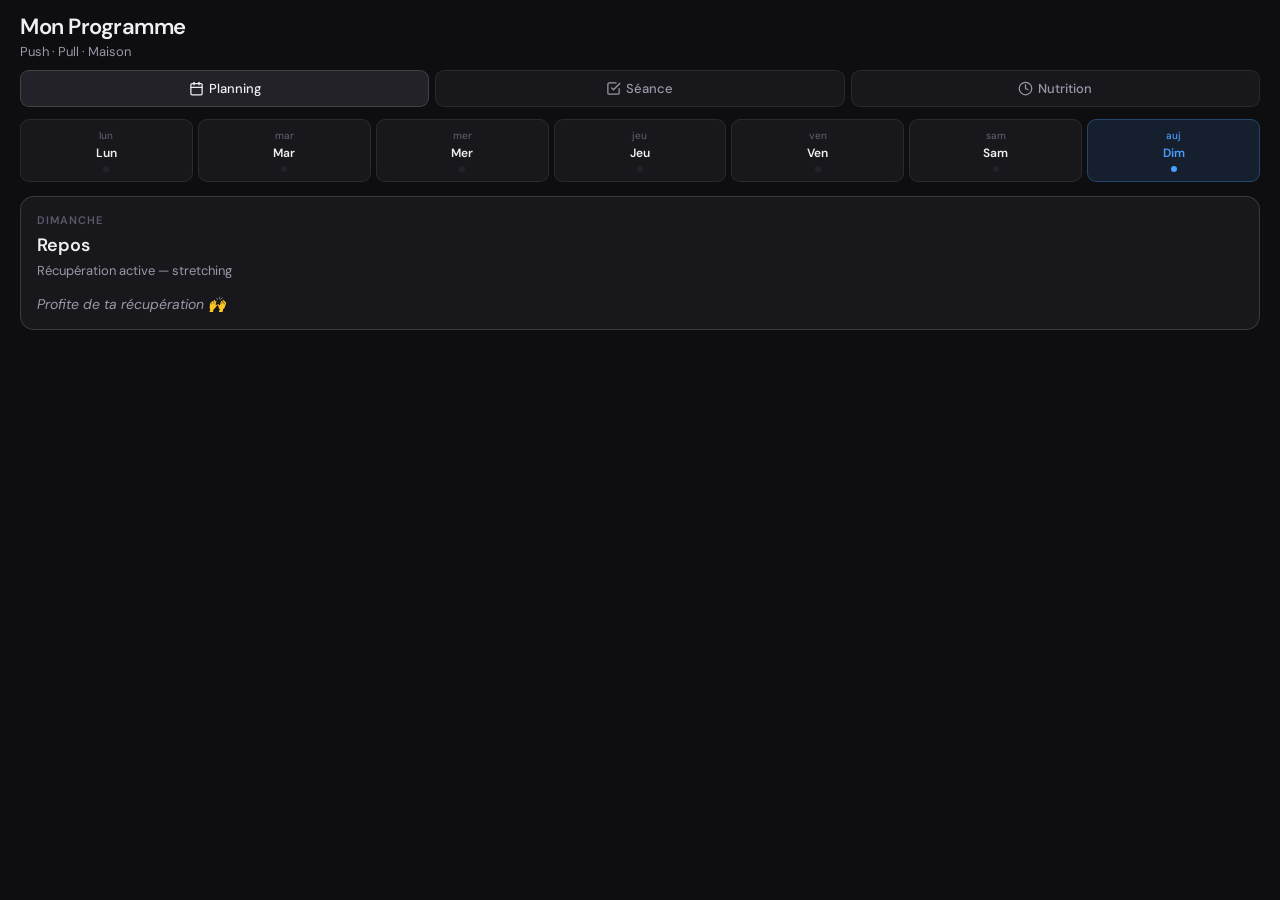
==== index.html @ b0c03ba6 "Add files via upload" ====
<!DOCTYPE html>
<html lang="fr">
<head>
<meta charset="UTF-8">
<meta name="viewport" content="width=device-width, initial-scale=1, viewport-fit=cover">
<meta name="apple-mobile-web-app-capable" content="yes">
<meta name="apple-mobile-web-app-status-bar-style" content="black-translucent">
<meta name="apple-mobile-web-app-title" content="Mon Programme">
<title>Mon Programme</title>
<link rel="preconnect" href="https://fonts.googleapis.com">
<link href="https://fonts.googleapis.com/css2?family=DM+Sans:wght@400;500;600&family=DM+Mono:wght@400;500&display=swap" rel="stylesheet">
<style>
:root {
  --bg: #0e0e10;
  --bg2: #18181c;
  --bg3: #222228;
  --border: rgba(255,255,255,0.08);
  --border2: rgba(255,255,255,0.14);
  --text: #f0f0f2;
  --text2: #9898a8;
  --text3: #5a5a6a;
  --push: #4a9eff;
  --push-bg: rgba(74,158,255,0.12);
  --push-border: rgba(74,158,255,0.3);
  --pull: #34d69e;
  --pull-bg: rgba(52,214,158,0.12);
  --pull-border: rgba(52,214,158,0.3);
  --maison: #f5a623;
  --maison-bg: rgba(245,166,35,0.12);
  --maison-border: rgba(245,166,35,0.3);
  --radius: 14px;
  --radius-sm: 9px;
  --safe-top: env(safe-area-inset-top, 44px);
  --safe-bot: env(safe-area-inset-bottom, 20px);
}
* { box-sizing: border-box; margin: 0; padding: 0; -webkit-tap-highlight-color: transparent; }
html, body { height: 100%; background: var(--bg); color: var(--text); font-family: 'DM Sans', sans-serif; overflow: hidden; }

.app { display: flex; flex-direction: column; height: 100%; height: 100dvh; }

/* STATUS BAR SPACER */
.status-bar { height: var(--safe-top); background: var(--bg); flex-shrink: 0; }

/* HEADER */
.header { padding: 12px 20px 10px; flex-shrink: 0; }
.header-title { font-size: 22px; font-weight: 600; letter-spacing: -0.5px; }
.header-sub { font-size: 13px; color: var(--text2); margin-top: 2px; }

/* NAV TABS */
.nav { display: flex; gap: 6px; padding: 0 20px 12px; flex-shrink: 0; }
.nav-btn {
  flex: 1; padding: 9px 0; border-radius: var(--radius-sm);
  border: 0.5px solid var(--border); background: var(--bg2);
  color: var(--text2); font-size: 13px; font-weight: 500;
  font-family: 'DM Sans', sans-serif; cursor: pointer; transition: all .2s;
  display: flex; align-items: center; justify-content: center; gap: 5px;
}
.nav-btn svg { width: 15px; height: 15px; stroke: currentColor; fill: none; stroke-width: 2; stroke-linecap: round; stroke-linejoin: round; }
.nav-btn.active-planning { background: var(--bg3); color: var(--text); border-color: var(--border2); }
.nav-btn.active-tracker { background: var(--bg3); color: var(--text); border-color: var(--border2); }
.nav-btn.active-nutrition { background: var(--bg3); color: var(--text); border-color: var(--border2); }

/* PAGES */
.pages { flex: 1; overflow: hidden; position: relative; }
.page { position: absolute; inset: 0; overflow-y: auto; -webkit-overflow-scrolling: touch; padding: 0 20px; display: none; padding-bottom: calc(20px + var(--safe-bot)); }
.page.active { display: block; }

/* WEEK GRID */
.week-grid { display: grid; grid-template-columns: repeat(7, 1fr); gap: 5px; margin-bottom: 14px; }
.day-card {
  border-radius: var(--radius-sm); border: 0.5px solid var(--border);
  background: var(--bg2); padding: 9px 4px; text-align: center; cursor: pointer;
  transition: all .15s; user-select: none;
}
.day-card:active { transform: scale(0.94); }
.day-lbl { font-size: 10px; color: var(--text3); margin-bottom: 3px; font-weight: 500; }
.day-name { font-size: 12px; font-weight: 600; color: var(--text); margin-bottom: 5px; }
.day-dot { width: 6px; height: 6px; border-radius: 50%; margin: 0 auto; background: var(--bg3); }
.day-card.today .day-lbl { color: var(--push); }
.day-card.today .day-name { color: var(--push); }
.day-card.today { border-color: var(--push-border); background: var(--push-bg); }
.day-card.today .day-dot { background: var(--push); }
.day-card.sel-Push { border-color: var(--push-border); background: var(--push-bg); }
.day-card.sel-Push .day-dot { background: var(--push); }
.day-card.sel-Pull { border-color: var(--pull-border); background: var(--pull-bg); }
.day-card.sel-Pull .day-dot { background: var(--pull); }
.day-card.sel-Maison { border-color: var(--maison-border); background: var(--maison-bg); }
.day-card.sel-Maison .day-dot { background: var(--maison); }

.day-detail { background: var(--bg2); border: 0.5px solid var(--border2); border-radius: var(--radius); padding: 16px; }
.dd-label { font-size: 11px; font-weight: 600; letter-spacing: .8px; text-transform: uppercase; color: var(--text3); margin-bottom: 6px; }
.dd-title { font-size: 18px; font-weight: 600; margin-bottom: 4px; }
.dd-sub { font-size: 13px; color: var(--text2); margin-bottom: 14px; line-height: 1.5; }
.start-btn {
  width: 100%; padding: 13px; border-radius: var(--radius-sm); border: none;
  font-size: 15px; font-weight: 600; font-family: 'DM Sans', sans-serif;
  cursor: pointer; transition: transform .15s, opacity .15s; letter-spacing: -0.2px;
}
.start-btn:active { transform: scale(0.97); opacity: .9; }
.btn-Push { background: var(--push); color: #000; }
.btn-Pull { background: var(--pull); color: #000; }
.btn-Maison { background: var(--maison); color: #000; }
.repos-msg { font-size: 14px; color: var(--text2); font-style: italic; }

/* SESSION TABS */
.session-tabs { display: flex; gap: 6px; margin-bottom: 14px; }
.stab {
  flex: 1; padding: 10px 0; border-radius: var(--radius-sm);
  border: 0.5px solid var(--border); background: var(--bg2);
  color: var(--text2); font-size: 13px; font-weight: 500;
  font-family: 'DM Sans', sans-serif; cursor: pointer; transition: all .15s;
}
.stab:active { transform: scale(0.96); }
.stab.act-Push { background: var(--push-bg); color: var(--push); border-color: var(--push-border); }
.stab.act-Pull { background: var(--pull-bg); color: var(--pull); border-color: var(--pull-border); }
.stab.act-Maison { background: var(--maison-bg); color: var(--maison); border-color: var(--maison-border); }

/* STATS */
.stats-row { display: flex; gap: 8px; margin-bottom: 14px; }
.stat { flex: 1; background: var(--bg2); border-radius: var(--radius-sm); padding: 10px; text-align: center; border: 0.5px solid var(--border); }
.stat-val { font-size: 22px; font-weight: 600; font-family: 'DM Mono', monospace; }
.stat-lbl { font-size: 10px; color: var(--text2); margin-top: 2px; text-transform: uppercase; letter-spacing: .5px; }

/* PROGRESS */
.prog-wrap { background: var(--bg3); border-radius: 100px; height: 4px; margin-bottom: 5px; overflow: hidden; }
.prog-bar { height: 100%; border-radius: 100px; transition: width .4s ease; }
.pb-Push { background: var(--push); }
.pb-Pull { background: var(--pull); }
.pb-Maison { background: var(--maison); }
.prog-lbl { font-size: 12px; color: var(--text2); margin-bottom: 14px; font-family: 'DM Mono', monospace; }

/* EXERCISE CARD */
.ex-card {
  background: var(--bg2); border: 0.5px solid var(--border);
  border-radius: var(--radius); padding: 14px; margin-bottom: 8px;
  transition: opacity .2s;
}
.ex-card.done { opacity: .45; }
.ex-head { display: flex; align-items: flex-start; gap: 10px; margin-bottom: 10px; }
.chk {
  width: 28px; height: 28px; border-radius: 50%; flex-shrink: 0;
  border: 1.5px solid rgba(255,255,255,0.2); background: transparent;
  cursor: pointer; display: flex; align-items: center; justify-content: center;
  transition: all .15s; margin-top: 1px;
}
.chk:active { transform: scale(0.88); }
.chk svg { width: 14px; height: 14px; stroke: currentColor; fill: none; stroke-width: 2.5; stroke-linecap: round; stroke-linejoin: round; opacity: 0; }
.chk.ck-Push { background: var(--push); border-color: var(--push); }
.chk.ck-Push svg { opacity: 1; stroke: #000; }
.chk.ck-Pull { background: var(--pull); border-color: var(--pull); }
.chk.ck-Pull svg { opacity: 1; stroke: #000; }
.chk.ck-Maison { background: var(--maison); border-color: var(--maison); }
.chk.ck-Maison svg { opacity: 1; stroke: #000; }
.ex-info { flex: 1; }
.ex-name { font-size: 15px; font-weight: 500; line-height: 1.3; color: var(--text); }
.ex-name.done { text-decoration: line-through; color: var(--text3); }
.ex-meta { font-size: 12px; color: var(--text2); margin-top: 3px; font-family: 'DM Mono', monospace; }
.cat-badge { display: inline-block; font-size: 10px; padding: 2px 7px; border-radius: 100px; margin-bottom: 4px; font-weight: 500; letter-spacing: .3px; }
.cat-Pompes { background: var(--maison-bg); color: var(--maison); }
.cat-Abdos { background: var(--pull-bg); color: var(--pull); }
.cat-Cardio { background: var(--push-bg); color: var(--push); }
.cat-Épaules { background: rgba(180,100,255,0.15); color: #c084fc; }
.cat-Avant-bras { background: rgba(255,100,100,0.12); color: #f87171; }

/* SETS */
.sets-row { display: flex; gap: 6px; flex-wrap: wrap; }
.set-chip {
  display: flex; align-items: center; gap: 4px;
  background: var(--bg3); border: 0.5px solid var(--border);
  border-radius: 8px; padding: 6px 10px; font-size: 12px;
  color: var(--text2); cursor: pointer; transition: all .15s; font-family: 'DM Mono', monospace;
}
.set-chip:active { transform: scale(0.93); }
.set-chip svg { width: 12px; height: 12px; stroke: currentColor; fill: none; stroke-width: 2.5; stroke-linecap: round; stroke-linejoin: round; }
.set-chip.sk-Push { background: var(--push-bg); color: var(--push); border-color: var(--push-border); }
.set-chip.sk-Pull { background: var(--pull-bg); color: var(--pull); border-color: var(--pull-border); }
.set-chip.sk-Maison { background: var(--maison-bg); color: var(--maison); border-color: var(--maison-border); }

.log-row { display: flex; gap: 6px; align-items: center; margin-top: 8px; flex-wrap: wrap; }
.log-inp {
  background: var(--bg3); border: 0.5px solid var(--border2); border-radius: 8px;
  padding: 7px 10px; font-size: 13px; width: 78px; color: var(--text);
  font-family: 'DM Mono', monospace; -webkit-appearance: none;
}
.log-inp:focus { outline: none; border-color: rgba(255,255,255,0.3); }
.log-lbl { font-size: 11px; color: var(--text3); }

/* ACTION ROW */
.action-row { display: flex; gap: 8px; margin-top: 14px; }
.act-btn {
  flex: 1; padding: 11px; border: 0.5px solid var(--border);
  border-radius: var(--radius-sm); background: var(--bg2);
  color: var(--text2); font-size: 13px; font-weight: 500;
  font-family: 'DM Sans', sans-serif; cursor: pointer; transition: all .15s;
}
.act-btn:active { transform: scale(0.96); }
.act-btn.danger:active { color: #f87171; border-color: rgba(248,113,113,0.4); }

/* HISTORY */
.hist-panel { display: none; margin-top: 10px; }
.hist-panel.open { display: block; }
.hist-entry {
  background: var(--bg2); border: 0.5px solid var(--border);
  border-radius: var(--radius-sm); padding: 10px 12px; margin-bottom: 6px;
  font-size: 12px; color: var(--text2); font-family: 'DM Mono', monospace;
  line-height: 1.6;
}
.hist-entry strong { color: var(--text); font-family: 'DM Sans', sans-serif; }

/* NUTRITION */
.nutri-grid { display: grid; grid-template-columns: 1fr 1fr; gap: 8px; margin-bottom: 18px; }
.nutri-card { background: var(--bg2); border-radius: var(--radius-sm); border: 0.5px solid var(--border); padding: 12px 14px; }
.nutri-val { font-size: 18px; font-weight: 600; font-family: 'DM Mono', monospace; color: var(--text); }
.nutri-lbl { font-size: 11px; color: var(--text2); margin-top: 3px; }
.section-title { font-size: 13px; font-weight: 600; text-transform: uppercase; letter-spacing: .8px; color: var(--text3); margin-bottom: 10px; }
.meal-card {
  background: var(--bg2); border: 0.5px solid var(--border);
  border-radius: var(--radius); padding: 13px 14px; margin-bottom: 8px;
  display: flex; align-items: center; gap: 12px;
}
.meal-icon { font-size: 22px; width: 40px; height: 40px; display: flex; align-items: center; justify-content: center; background: var(--bg3); border-radius: 10px; flex-shrink: 0; }
.meal-moment { font-size: 13px; font-weight: 600; color: var(--text); }
.meal-detail { font-size: 12px; color: var(--text2); margin-top: 3px; line-height: 1.5; }

.section-sep { height: 1px; background: var(--border); margin: 18px 0; }

/* SCROLLBAR */
::-webkit-scrollbar { display: none; }
</style>
</head>
<body>
<div class="app">
  <div class="status-bar"></div>
  <div class="header">
    <div class="header-title" id="header-title">Mon Programme</div>
    <div class="header-sub" id="header-sub">Push · Pull · Maison</div>
  </div>
  <div class="nav">
    <button class="nav-btn active-planning" onclick="showPage('planning',this)">
      <svg viewBox="0 0 24 24"><rect x="3" y="4" width="18" height="18" rx="2"/><line x1="16" y1="2" x2="16" y2="6"/><line x1="8" y1="2" x2="8" y2="6"/><line x1="3" y1="10" x2="21" y2="10"/></svg>
      Planning
    </button>
    <button class="nav-btn" onclick="showPage('tracker',this)">
      <svg viewBox="0 0 24 24"><polyline points="9 11 12 14 22 4"/><path d="M21 12v7a2 2 0 0 1-2 2H5a2 2 0 0 1-2-2V5a2 2 0 0 1 2-2h11"/></svg>
      Séance
    </button>
    <button class="nav-btn" onclick="showPage('nutrition',this)">
      <svg viewBox="0 0 24 24"><path d="M12 2a10 10 0 1 0 0 20A10 10 0 0 0 12 2z"/><path d="M12 6v6l4 2"/></svg>
      Nutrition
    </button>
  </div>
  <div class="pages">

    <!-- PLANNING -->
    <div class="page active" id="page-planning">
      <div class="week-grid" id="week-grid"></div>
      <div id="day-detail"></div>
    </div>

    <!-- TRACKER -->
    <div class="page" id="page-tracker">
      <div class="session-tabs">
        <button class="stab act-Push" id="stab-Push" onclick="switchSession('Push')">⬆ Push</button>
        <button class="stab" id="stab-Pull" onclick="switchSession('Pull')">⬇ Pull</button>
        <button class="stab" id="stab-Maison" onclick="switchSession('Maison')">⌂ Maison</button>
      </div>
      <div class="stats-row">
        <div class="stat"><div class="stat-val" id="s-done">0</div><div class="stat-lbl">Faits</div></div>
        <div class="stat"><div class="stat-val" id="s-total">0</div><div class="stat-lbl">Total</div></div>
        <div class="stat"><div class="stat-val" id="s-sets">0</div><div class="stat-lbl">Séries</div></div>
      </div>
      <div class="prog-wrap"><div class="prog-bar pb-Push" id="prog-bar" style="width:0%"></div></div>
      <div class="prog-lbl" id="prog-lbl">0 / 0 exercices</div>
      <div id="ex-list"></div>
      <div class="action-row">
        <button class="act-btn danger" onclick="resetSession()">↺ Réinitialiser</button>
        <button class="act-btn" onclick="toggleHist()">⊞ Historique</button>
      </div>
      <div class="hist-panel" id="hist-panel"><div id="hist-list"></div></div>
    </div>

    <!-- NUTRITION -->
    <div class="page" id="page-nutrition">
      <div class="nutri-grid">
        <div class="nutri-card"><div class="nutri-val">2600–2900</div><div class="nutri-lbl">🔥 Calories / jour</div></div>
        <div class="nutri-card"><div class="nutri-val">160–190g</div><div class="nutri-lbl">💪 Protéines / jour</div></div>
        <div class="nutri-card"><div class="nutri-val">3–4 L</div><div class="nutri-lbl">💧 Eau / jour</div></div>
        <div class="nutri-card"><div class="nutri-val">5g</div><div class="nutri-lbl">⚗️ Créatine / jour</div></div>
        <div class="nutri-card"><div class="nutri-val">90kg · 1m86</div><div class="nutri-lbl">👤 Profil</div></div>
        <div class="nutri-card"><div class="nutri-val">7h30–9h</div><div class="nutri-lbl">🌙 Sommeil</div></div>
      </div>
      <div class="section-title">Repas de la journée</div>
      <div class="meal-card"><div class="meal-icon">🌅</div><div><div class="meal-moment">Petit déjeuner</div><div class="meal-detail">4 œufs + flocons d'avoine + fruit</div></div></div>
      <div class="meal-card"><div class="meal-icon">🥗</div><div><div class="meal-moment">Midi</div><div class="meal-detail">200g poulet + riz + légumes</div></div></div>
      <div class="meal-card"><div class="meal-icon">🍌</div><div><div class="meal-moment">Collation</div><div class="meal-detail">Skyr + banane + amandes</div></div></div>
      <div class="meal-card"><div class="meal-icon">🥤</div><div><div class="meal-moment">Après sport</div><div class="meal-detail">Whey + fruit</div></div></div>
      <div class="meal-card"><div class="meal-icon">🍽️</div><div><div class="meal-moment">Soir</div><div class="meal-detail">200g viande/poisson + légumes + féculent</div></div></div>
    </div>

  </div>
</div>

<script>
const PLANNING = [
  {jour:'Lun',full:'Lundi',séance:'Push'},
  {jour:'Mar',full:'Mardi',séance:'Pull'},
  {jour:'Mer',full:'Mercredi',séance:'Repos'},
  {jour:'Jeu',full:'Jeudi',séance:'Push'},
  {jour:'Ven',full:'Vendredi',séance:'Pull'},
  {jour:'Sam',full:'Samedi',séance:'Cardio'},
  {jour:'Dim',full:'Dimanche',séance:'Repos'}
];
const SESSIONS = {
  Push:[
    {name:"Développé couché barre",series:4,reps:"6-8"},
    {name:"Développé incliné haltères",series:4,reps:"8-10"},
    {name:"Écartés poulie / haltères",series:3,reps:"12-15"},
    {name:"Développé militaire haltères",series:4,reps:"8-10"},
    {name:"Élévations latérales",series:5,reps:"12-20"},
    {name:"Barre front / extension poulie",series:3,reps:"10-12"},
    {name:"Dips",series:3,reps:"Max reps"},
    {name:"Relevés de jambes",series:3,reps:"15"},
    {name:"Crunch câble",series:3,reps:"15-20"}
  ],
  Pull:[
    {name:"Tractions pronation",series:4,reps:"Max reps"},
    {name:"Rowing barre",series:4,reps:"8-10"},
    {name:"Tirage horizontal poulie",series:3,reps:"10-12"},
    {name:"Pull-over poulie",series:3,reps:"12-15"},
    {name:"Face pulls",series:4,reps:"15-20"},
    {name:"Curl barre",series:4,reps:"8-10"},
    {name:"Curl incliné haltères",series:3,reps:"10-12"},
    {name:"Curl marteau",series:3,reps:"12"},
    {name:"Wrist curls",series:3,reps:"15-20"},
    {name:"Farmer walks",series:3,reps:"Lourds"}
  ],
  Maison:[
    {name:"Pompes classiques",series:4,reps:"Max reps",cat:"Pompes"},
    {name:"Pompes diamant",series:3,reps:"12-15",cat:"Pompes"},
    {name:"Planche",series:3,reps:"45-60 sec",cat:"Abdos"},
    {name:"Crunchs",series:3,reps:"20",cat:"Abdos"},
    {name:"Relevés de jambes",series:3,reps:"15",cat:"Abdos"},
    {name:"Dead hangs (suspension)",series:3,reps:"Max temps",cat:"Avant-bras"},
    {name:"Grip trainer",series:3,reps:"20",cat:"Avant-bras"},
    {name:"Élévations latérales (bouteilles)",series:4,reps:"20",cat:"Épaules"},
    {name:"Marche rapide",series:0,reps:"20-30 min",cat:"Cardio"},
    {name:"Corde à sauter",series:0,reps:"10 min",cat:"Cardio"}
  ]
};
const DESC = {
  Push:'Poitrine, épaules, triceps · Salle',
  Pull:'Dos, biceps, avant-bras · Salle',
  Maison:'Pompes, abdos, cardio · Maison',
  Cardio:'Marche rapide ou vélo léger',
  Repos:'Récupération active — stretching'
};

let curSession = 'Push';
let selectedDay = null;
let state = {Push:{},Pull:{},Maison:{}};
let logs = {Push:{},Pull:{},Maison:{}};
let history = [];

function load(){
  try {
    const saved = localStorage.getItem('workout_app_v1');
    if(saved){ const d=JSON.parse(saved); state=d.state||state; logs=d.logs||logs; history=d.history||history; curSession=d.curSession||'Push'; }
  } catch(e){}
}
function save(){
  try { localStorage.setItem('workout_app_v1', JSON.stringify({state,logs,history,curSession})); } catch(e){}
}

function initState(){
  Object.keys(SESSIONS).forEach(s=>{
    if(!state[s])state[s]={};
    if(!logs[s])logs[s]={};
    SESSIONS[s].forEach((_,i)=>{
      if(!state[s][i])state[s][i]={done:false,sets:{}};
      if(!logs[s][i])logs[s][i]={};
    });
  });
}

function showPage(p, btn){
  document.querySelectorAll('.page').forEach(el=>el.classList.remove('active'));
  document.querySelectorAll('.nav-btn').forEach(el=>el.className='nav-btn');
  document.getElementById('page-'+p).classList.add('active');
  if(btn) btn.className='nav-btn active-'+p;
  if(p==='planning') renderPlanning();
  if(p==='tracker') renderTracker();
}

function renderPlanning(){
  const todayIdx = (new Date().getDay()+6)%7;
  const grid = document.getElementById('week-grid');
  grid.innerHTML = PLANNING.map((d,i)=>{
    const s = d.séance;
    const selCls = selectedDay===i ? 'sel-'+(SESSIONS[s]?s:'') : '';
    const todayCls = i===todayIdx && selectedDay===null ? 'today' : '';
    return `<div class="day-card ${todayCls} ${selCls}" onclick="selectDay(${i})">
      <div class="day-lbl">${i===todayIdx?'auj':d.jour.toLowerCase()}</div>
      <div class="day-name">${d.jour}</div>
      <div class="day-dot"></div>
    </div>`;
  }).join('');
  renderDayDetail();
}

function selectDay(i){
  selectedDay = selectedDay===i ? null : i;
  renderPlanning();
}

function renderDayDetail(){
  const el = document.getElementById('day-detail');
  const idx = selectedDay !== null ? selectedDay : (new Date().getDay()+6)%7;
  const d = PLANNING[idx];
  const s = d.séance;
  const canStart = !!SESSIONS[s];
  el.innerHTML = `<div class="day-detail">
    <div class="dd-label">${d.full}</div>
    <div class="dd-title">${s}</div>
    <div class="dd-sub">${DESC[s]||''}</div>
    ${canStart
      ? `<button class="start-btn btn-${s}" onclick="startSession('${s}')">▶ Démarrer la séance</button>`
      : `<div class="repos-msg">Profite de ta récupération 🙌</div>`
    }
  </div>`;
}

function startSession(s){
  curSession = s;
  save();
  document.querySelectorAll('.page').forEach(el=>el.classList.remove('active'));
  document.querySelectorAll('.nav-btn').forEach(el=>el.className='nav-btn');
  document.getElementById('page-tracker').classList.add('active');
  document.querySelectorAll('.nav-btn')[1].className='nav-btn active-tracker';
  switchSession(s);
}

function switchSession(s){
  curSession = s;
  save();
  document.querySelectorAll('.stab').forEach(t=>t.className='stab');
  document.getElementById('stab-'+s).className='stab act-'+s;
  document.getElementById('prog-bar').className='prog-bar pb-'+s;
  renderTracker();
}

function toggleSet(ei,si){
  const s=curSession;
  if(!state[s][ei])state[s][ei]={done:false,sets:{}};
  state[s][ei].sets[si]=!state[s][ei].sets[si];
  const n=SESSIONS[s][ei].series||0;
  if(n>0) state[s][ei].done=Array.from({length:n},(_,k)=>!!state[s][ei].sets[k]).every(Boolean);
  save(); renderTracker();
}

function toggleEx(ei){
  const s=curSession;
  if(!state[s][ei])state[s][ei]={done:false,sets:{}};
  state[s][ei].done=!state[s][ei].done;
  const n=SESSIONS[s][ei].series||0;
  for(let i=0;i<n;i++) state[s][ei].sets[i]=state[s][ei].done;
  save(); renderTracker();
}

function saveLog(ei,si,field,val){
  const s=curSession;
  if(!logs[s][ei])logs[s][ei]={};
  if(!logs[s][ei][si])logs[s][ei][si]={};
  logs[s][ei][si][field]=val;
  save();
}

function renderTracker(){
  const s=curSession;
  const exs=SESSIONS[s];
  const done=exs.filter((_,i)=>state[s][i]&&state[s][i].done).length;
  const total=exs.length;
  const totalSets=Object.values(state[s]).reduce((a,e)=>a+Object.values(e.sets||{}).filter(Boolean).length,0);
  document.getElementById('s-done').textContent=done;
  document.getElementById('s-total').textContent=total;
  document.getElementById('s-sets').textContent=totalSets;
  document.getElementById('prog-bar').style.width=(total?Math.round(done/total*100):0)+'%';
  document.getElementById('prog-lbl').textContent=done+' / '+total+' exercices';

  const CHECK_SVG = '<svg viewBox="0 0 24 24"><polyline points="20 6 9 17 4 12"/></svg>';
  const CIRCLE_SVG = '<svg viewBox="0 0 24 24"><circle cx="12" cy="12" r="4"/></svg>';

  document.getElementById('ex-list').innerHTML=exs.map((ex,i)=>{
    const st=state[s][i]||{done:false,sets:{}};
    const isDone=st.done;
    const n=ex.series||0;
    const catBadge=ex.cat?`<div class="cat-badge cat-${ex.cat.replace(/\s/g,'-')}">${ex.cat}</div>`:'';
    const setsHTML = n>0
      ? Array.from({length:n},(_,si)=>{
          const sd=!!st.sets[si];
          const lg=(logs[s][i]&&logs[s][i][si])||{};
          return `<div>
            <div class="set-chip ${sd?'sk-'+s:''}" onclick="toggleSet(${i},${si})">
              ${sd?CHECK_SVG:CIRCLE_SVG} S${si+1}
            </div>
            ${sd?`<div class="log-row">
              <input class="log-inp" type="number" inputmode="decimal" placeholder="kg" value="${lg.kg||''}" onchange="saveLog(${i},${si},'kg',this.value)">
              <span class="log-lbl">kg</span>
              <input class="log-inp" type="text" inputmode="numeric" placeholder="reps" value="${lg.reps||''}" onchange="saveLog(${i},${si},'reps',this.value)">
              <span class="log-lbl">reps</span>
            </div>`:''}
          </div>`;
        }).join('')
      : `<div class="set-chip ${isDone?'sk-'+s:''}" onclick="toggleEx(${i})">${isDone?CHECK_SVG:CIRCLE_SVG} ${ex.reps}</div>`;

    return `<div class="ex-card ${isDone?'done':''}">
      <div class="ex-head">
        <button class="chk ${isDone?'ck-'+s:''}" onclick="toggleEx(${i})">${CHECK_SVG}</button>
        <div class="ex-info">
          ${catBadge}
          <div class="ex-name ${isDone?'done':''}">${ex.name}</div>
          <div class="ex-meta">${n>0?n+' × ':''}'${ex.reps}</div>
        </div>
      </div>
      <div class="sets-row">${setsHTML}</div>
    </div>`;
  }).join('');
}

function resetSession(){
  const s=curSession;
  const done=SESSIONS[s].filter((_,i)=>state[s][i]&&state[s][i].done).length;
  if(done>0){
    const now=new Date();
    const lbl=now.toLocaleDateString('fr-FR',{weekday:'short',day:'numeric',month:'short'})
      +' '+now.toLocaleTimeString('fr-FR',{hour:'2-digit',minute:'2-digit'});
    let ts=0; SESSIONS[s].forEach((_,i)=>{ if(state[s][i]) ts+=Object.values(state[s][i].sets||{}).filter(Boolean).length; });
    history.unshift({date:lbl,session:s,done,total:SESSIONS[s].length,sets:ts});
    if(history.length>30) history=history.slice(0,30);
  }
  state[s]={}; logs[s]={};
  initState(); save(); renderTracker();
}

function toggleHist(){
  const p=document.getElementById('hist-panel');
  p.classList.toggle('open');
  const el=document.getElementById('hist-list');
  if(!history.length){
    el.innerHTML='<div class="hist-entry" style="text-align:center;color:var(--text3)">Aucune séance encore</div>';
    return;
  }
  el.innerHTML=history.map(h=>`<div class="hist-entry">
    <strong>${h.session}</strong> · ${h.date}<br>${h.done}/${h.total} exercices · ${h.sets} séries
  </div>`).join('');
}

load(); initState(); renderPlanning(); renderTracker();
</script>
</body>
</html>
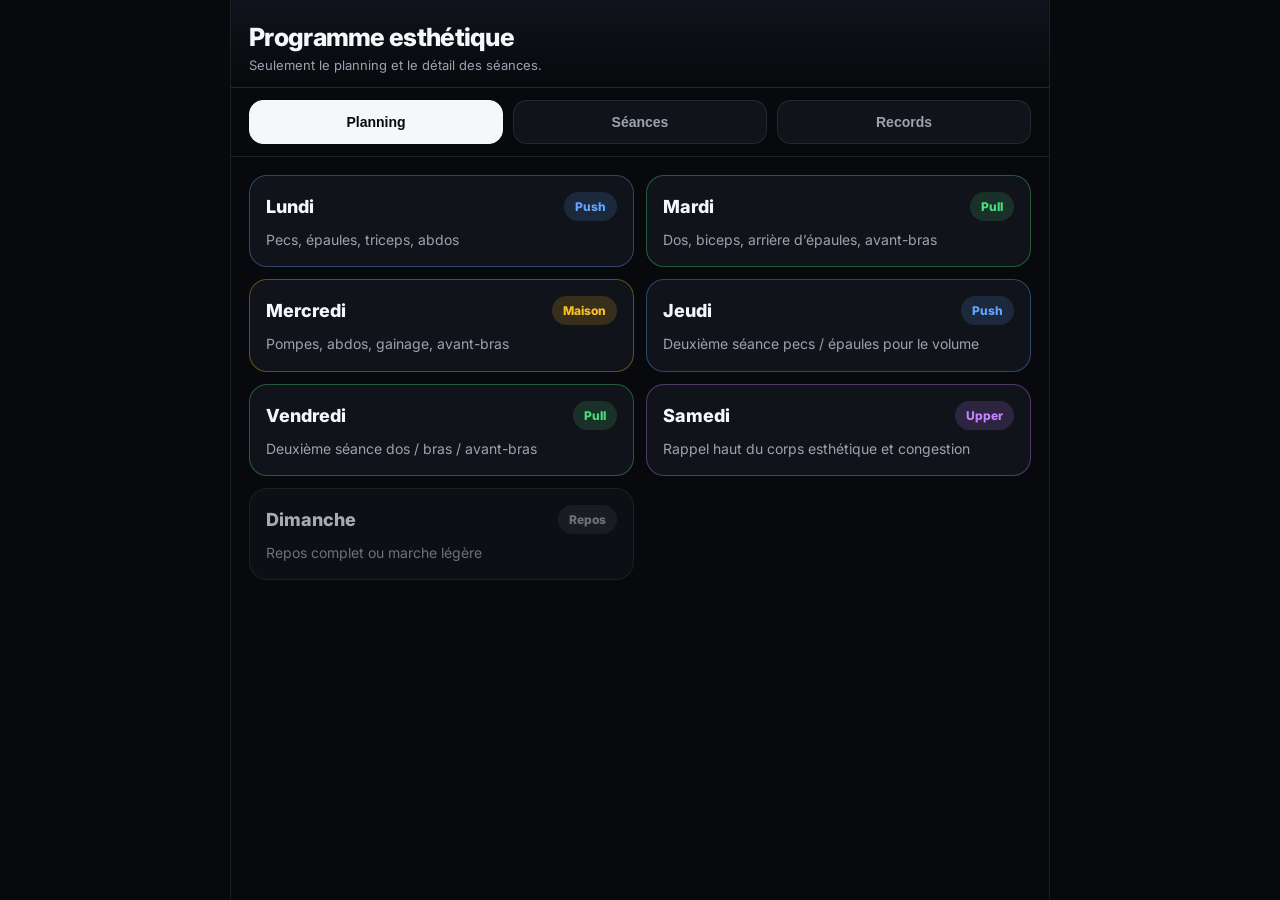
==== commit 6d1bdd4b: "Rename index (11).html to index.html" ====
--- a/index.html
+++ b/index.html
@@ -3,558 +3,528 @@
 <head>
 <meta charset="UTF-8">
 <meta name="viewport" content="width=device-width, initial-scale=1, viewport-fit=cover">
-<meta name="apple-mobile-web-app-capable" content="yes">
-<meta name="apple-mobile-web-app-status-bar-style" content="black-translucent">
-<meta name="apple-mobile-web-app-title" content="Mon Programme">
-<title>Mon Programme</title>
+<title>Programme Esthétique</title>
 <link rel="preconnect" href="https://fonts.googleapis.com">
-<link href="https://fonts.googleapis.com/css2?family=DM+Sans:wght@400;500;600&family=DM+Mono:wght@400;500&display=swap" rel="stylesheet">
+<link href="https://fonts.googleapis.com/css2?family=Inter:wght@400;500;600;700;800&display=swap" rel="stylesheet">
 <style>
-:root {
-  --bg: #0e0e10;
-  --bg2: #18181c;
-  --bg3: #222228;
-  --border: rgba(255,255,255,0.08);
-  --border2: rgba(255,255,255,0.14);
-  --text: #f0f0f2;
-  --text2: #9898a8;
-  --text3: #5a5a6a;
-  --push: #4a9eff;
-  --push-bg: rgba(74,158,255,0.12);
-  --push-border: rgba(74,158,255,0.3);
-  --pull: #34d69e;
-  --pull-bg: rgba(52,214,158,0.12);
-  --pull-border: rgba(52,214,158,0.3);
-  --maison: #f5a623;
-  --maison-bg: rgba(245,166,35,0.12);
-  --maison-border: rgba(245,166,35,0.3);
-  --radius: 14px;
-  --radius-sm: 9px;
-  --safe-top: env(safe-area-inset-top, 44px);
-  --safe-bot: env(safe-area-inset-bottom, 20px);
-}
-* { box-sizing: border-box; margin: 0; padding: 0; -webkit-tap-highlight-color: transparent; }
-html, body { height: 100%; background: var(--bg); color: var(--text); font-family: 'DM Sans', sans-serif; overflow: hidden; }
-
-.app { display: flex; flex-direction: column; height: 100%; height: 100dvh; }
-
-/* STATUS BAR SPACER */
-.status-bar { height: var(--safe-top); background: var(--bg); flex-shrink: 0; }
-
-/* HEADER */
-.header { padding: 12px 20px 10px; flex-shrink: 0; }
-.header-title { font-size: 22px; font-weight: 600; letter-spacing: -0.5px; }
-.header-sub { font-size: 13px; color: var(--text2); margin-top: 2px; }
-
-/* NAV TABS */
-.nav { display: flex; gap: 6px; padding: 0 20px 12px; flex-shrink: 0; }
-.nav-btn {
-  flex: 1; padding: 9px 0; border-radius: var(--radius-sm);
-  border: 0.5px solid var(--border); background: var(--bg2);
-  color: var(--text2); font-size: 13px; font-weight: 500;
-  font-family: 'DM Sans', sans-serif; cursor: pointer; transition: all .2s;
-  display: flex; align-items: center; justify-content: center; gap: 5px;
-}
-.nav-btn svg { width: 15px; height: 15px; stroke: currentColor; fill: none; stroke-width: 2; stroke-linecap: round; stroke-linejoin: round; }
-.nav-btn.active-planning { background: var(--bg3); color: var(--text); border-color: var(--border2); }
-.nav-btn.active-tracker { background: var(--bg3); color: var(--text); border-color: var(--border2); }
-.nav-btn.active-nutrition { background: var(--bg3); color: var(--text); border-color: var(--border2); }
-
-/* PAGES */
-.pages { flex: 1; overflow: hidden; position: relative; }
-.page { position: absolute; inset: 0; overflow-y: auto; -webkit-overflow-scrolling: touch; padding: 0 20px; display: none; padding-bottom: calc(20px + var(--safe-bot)); }
-.page.active { display: block; }
-
-/* WEEK GRID */
-.week-grid { display: grid; grid-template-columns: repeat(7, 1fr); gap: 5px; margin-bottom: 14px; }
-.day-card {
-  border-radius: var(--radius-sm); border: 0.5px solid var(--border);
-  background: var(--bg2); padding: 9px 4px; text-align: center; cursor: pointer;
-  transition: all .15s; user-select: none;
-}
-.day-card:active { transform: scale(0.94); }
-.day-lbl { font-size: 10px; color: var(--text3); margin-bottom: 3px; font-weight: 500; }
-.day-name { font-size: 12px; font-weight: 600; color: var(--text); margin-bottom: 5px; }
-.day-dot { width: 6px; height: 6px; border-radius: 50%; margin: 0 auto; background: var(--bg3); }
-.day-card.today .day-lbl { color: var(--push); }
-.day-card.today .day-name { color: var(--push); }
-.day-card.today { border-color: var(--push-border); background: var(--push-bg); }
-.day-card.today .day-dot { background: var(--push); }
-.day-card.sel-Push { border-color: var(--push-border); background: var(--push-bg); }
-.day-card.sel-Push .day-dot { background: var(--push); }
-.day-card.sel-Pull { border-color: var(--pull-border); background: var(--pull-bg); }
-.day-card.sel-Pull .day-dot { background: var(--pull); }
-.day-card.sel-Maison { border-color: var(--maison-border); background: var(--maison-bg); }
-.day-card.sel-Maison .day-dot { background: var(--maison); }
-
-.day-detail { background: var(--bg2); border: 0.5px solid var(--border2); border-radius: var(--radius); padding: 16px; }
-.dd-label { font-size: 11px; font-weight: 600; letter-spacing: .8px; text-transform: uppercase; color: var(--text3); margin-bottom: 6px; }
-.dd-title { font-size: 18px; font-weight: 600; margin-bottom: 4px; }
-.dd-sub { font-size: 13px; color: var(--text2); margin-bottom: 14px; line-height: 1.5; }
-.start-btn {
-  width: 100%; padding: 13px; border-radius: var(--radius-sm); border: none;
-  font-size: 15px; font-weight: 600; font-family: 'DM Sans', sans-serif;
-  cursor: pointer; transition: transform .15s, opacity .15s; letter-spacing: -0.2px;
-}
-.start-btn:active { transform: scale(0.97); opacity: .9; }
-.btn-Push { background: var(--push); color: #000; }
-.btn-Pull { background: var(--pull); color: #000; }
-.btn-Maison { background: var(--maison); color: #000; }
-.repos-msg { font-size: 14px; color: var(--text2); font-style: italic; }
-
-/* SESSION TABS */
-.session-tabs { display: flex; gap: 6px; margin-bottom: 14px; }
-.stab {
-  flex: 1; padding: 10px 0; border-radius: var(--radius-sm);
-  border: 0.5px solid var(--border); background: var(--bg2);
-  color: var(--text2); font-size: 13px; font-weight: 500;
-  font-family: 'DM Sans', sans-serif; cursor: pointer; transition: all .15s;
-}
-.stab:active { transform: scale(0.96); }
-.stab.act-Push { background: var(--push-bg); color: var(--push); border-color: var(--push-border); }
-.stab.act-Pull { background: var(--pull-bg); color: var(--pull); border-color: var(--pull-border); }
-.stab.act-Maison { background: var(--maison-bg); color: var(--maison); border-color: var(--maison-border); }
-
-/* STATS */
-.stats-row { display: flex; gap: 8px; margin-bottom: 14px; }
-.stat { flex: 1; background: var(--bg2); border-radius: var(--radius-sm); padding: 10px; text-align: center; border: 0.5px solid var(--border); }
-.stat-val { font-size: 22px; font-weight: 600; font-family: 'DM Mono', monospace; }
-.stat-lbl { font-size: 10px; color: var(--text2); margin-top: 2px; text-transform: uppercase; letter-spacing: .5px; }
-
-/* PROGRESS */
-.prog-wrap { background: var(--bg3); border-radius: 100px; height: 4px; margin-bottom: 5px; overflow: hidden; }
-.prog-bar { height: 100%; border-radius: 100px; transition: width .4s ease; }
-.pb-Push { background: var(--push); }
-.pb-Pull { background: var(--pull); }
-.pb-Maison { background: var(--maison); }
-.prog-lbl { font-size: 12px; color: var(--text2); margin-bottom: 14px; font-family: 'DM Mono', monospace; }
-
-/* EXERCISE CARD */
-.ex-card {
-  background: var(--bg2); border: 0.5px solid var(--border);
-  border-radius: var(--radius); padding: 14px; margin-bottom: 8px;
-  transition: opacity .2s;
-}
-.ex-card.done { opacity: .45; }
-.ex-head { display: flex; align-items: flex-start; gap: 10px; margin-bottom: 10px; }
-.chk {
-  width: 28px; height: 28px; border-radius: 50%; flex-shrink: 0;
-  border: 1.5px solid rgba(255,255,255,0.2); background: transparent;
-  cursor: pointer; display: flex; align-items: center; justify-content: center;
-  transition: all .15s; margin-top: 1px;
-}
-.chk:active { transform: scale(0.88); }
-.chk svg { width: 14px; height: 14px; stroke: currentColor; fill: none; stroke-width: 2.5; stroke-linecap: round; stroke-linejoin: round; opacity: 0; }
-.chk.ck-Push { background: var(--push); border-color: var(--push); }
-.chk.ck-Push svg { opacity: 1; stroke: #000; }
-.chk.ck-Pull { background: var(--pull); border-color: var(--pull); }
-.chk.ck-Pull svg { opacity: 1; stroke: #000; }
-.chk.ck-Maison { background: var(--maison); border-color: var(--maison); }
-.chk.ck-Maison svg { opacity: 1; stroke: #000; }
-.ex-info { flex: 1; }
-.ex-name { font-size: 15px; font-weight: 500; line-height: 1.3; color: var(--text); }
-.ex-name.done { text-decoration: line-through; color: var(--text3); }
-.ex-meta { font-size: 12px; color: var(--text2); margin-top: 3px; font-family: 'DM Mono', monospace; }
-.cat-badge { display: inline-block; font-size: 10px; padding: 2px 7px; border-radius: 100px; margin-bottom: 4px; font-weight: 500; letter-spacing: .3px; }
-.cat-Pompes { background: var(--maison-bg); color: var(--maison); }
-.cat-Abdos { background: var(--pull-bg); color: var(--pull); }
-.cat-Cardio { background: var(--push-bg); color: var(--push); }
-.cat-Épaules { background: rgba(180,100,255,0.15); color: #c084fc; }
-.cat-Avant-bras { background: rgba(255,100,100,0.12); color: #f87171; }
-
-/* SETS */
-.sets-row { display: flex; gap: 6px; flex-wrap: wrap; }
-.set-chip {
-  display: flex; align-items: center; gap: 4px;
-  background: var(--bg3); border: 0.5px solid var(--border);
-  border-radius: 8px; padding: 6px 10px; font-size: 12px;
-  color: var(--text2); cursor: pointer; transition: all .15s; font-family: 'DM Mono', monospace;
-}
-.set-chip:active { transform: scale(0.93); }
-.set-chip svg { width: 12px; height: 12px; stroke: currentColor; fill: none; stroke-width: 2.5; stroke-linecap: round; stroke-linejoin: round; }
-.set-chip.sk-Push { background: var(--push-bg); color: var(--push); border-color: var(--push-border); }
-.set-chip.sk-Pull { background: var(--pull-bg); color: var(--pull); border-color: var(--pull-border); }
-.set-chip.sk-Maison { background: var(--maison-bg); color: var(--maison); border-color: var(--maison-border); }
-
-.log-row { display: flex; gap: 6px; align-items: center; margin-top: 8px; flex-wrap: wrap; }
-.log-inp {
-  background: var(--bg3); border: 0.5px solid var(--border2); border-radius: 8px;
-  padding: 7px 10px; font-size: 13px; width: 78px; color: var(--text);
-  font-family: 'DM Mono', monospace; -webkit-appearance: none;
-}
-.log-inp:focus { outline: none; border-color: rgba(255,255,255,0.3); }
-.log-lbl { font-size: 11px; color: var(--text3); }
-
-/* ACTION ROW */
-.action-row { display: flex; gap: 8px; margin-top: 14px; }
-.act-btn {
-  flex: 1; padding: 11px; border: 0.5px solid var(--border);
-  border-radius: var(--radius-sm); background: var(--bg2);
-  color: var(--text2); font-size: 13px; font-weight: 500;
-  font-family: 'DM Sans', sans-serif; cursor: pointer; transition: all .15s;
-}
-.act-btn:active { transform: scale(0.96); }
-.act-btn.danger:active { color: #f87171; border-color: rgba(248,113,113,0.4); }
-
-/* HISTORY */
-.hist-panel { display: none; margin-top: 10px; }
-.hist-panel.open { display: block; }
-.hist-entry {
-  background: var(--bg2); border: 0.5px solid var(--border);
-  border-radius: var(--radius-sm); padding: 10px 12px; margin-bottom: 6px;
-  font-size: 12px; color: var(--text2); font-family: 'DM Mono', monospace;
-  line-height: 1.6;
-}
-.hist-entry strong { color: var(--text); font-family: 'DM Sans', sans-serif; }
-
-/* NUTRITION */
-.nutri-grid { display: grid; grid-template-columns: 1fr 1fr; gap: 8px; margin-bottom: 18px; }
-.nutri-card { background: var(--bg2); border-radius: var(--radius-sm); border: 0.5px solid var(--border); padding: 12px 14px; }
-.nutri-val { font-size: 18px; font-weight: 600; font-family: 'DM Mono', monospace; color: var(--text); }
-.nutri-lbl { font-size: 11px; color: var(--text2); margin-top: 3px; }
-.section-title { font-size: 13px; font-weight: 600; text-transform: uppercase; letter-spacing: .8px; color: var(--text3); margin-bottom: 10px; }
-.meal-card {
-  background: var(--bg2); border: 0.5px solid var(--border);
-  border-radius: var(--radius); padding: 13px 14px; margin-bottom: 8px;
-  display: flex; align-items: center; gap: 12px;
-}
-.meal-icon { font-size: 22px; width: 40px; height: 40px; display: flex; align-items: center; justify-content: center; background: var(--bg3); border-radius: 10px; flex-shrink: 0; }
-.meal-moment { font-size: 13px; font-weight: 600; color: var(--text); }
-.meal-detail { font-size: 12px; color: var(--text2); margin-top: 3px; line-height: 1.5; }
-
-.section-sep { height: 1px; background: var(--border); margin: 18px 0; }
-
-/* SCROLLBAR */
-::-webkit-scrollbar { display: none; }
+:root{
+  --bg:#08090c;
+  --card:#11131a;
+  --card2:#171a23;
+  --line:rgba(255,255,255,.09);
+  --line2:rgba(255,255,255,.15);
+  --text:#f5f7fb;
+  --muted:#9ca3af;
+  --muted2:#6b7280;
+  --blue:#61a5ff;
+  --green:#4ade80;
+  --orange:#fbbf24;
+  --purple:#c084fc;
+  --red:#fb7185;
+  --radius:18px;
+}
+*{box-sizing:border-box;margin:0;padding:0}
+html,body{height:100%;background:var(--bg);color:var(--text);font-family:Inter,system-ui,sans-serif}
+body{overflow:hidden}
+.app{height:100dvh;display:flex;flex-direction:column}
+header{padding:22px 18px 14px;border-bottom:1px solid var(--line);background:linear-gradient(180deg,#10131b 0%,#08090c 100%)}
+h1{font-size:25px;letter-spacing:-.7px;font-weight:800}
+.subtitle{margin-top:5px;color:var(--muted);font-size:13px}
+.tabs{display:grid;grid-template-columns:1fr 1fr 1fr;gap:10px;padding:12px 18px;border-bottom:1px solid var(--line)}
+.tab{
+  border:1px solid var(--line);
+  background:var(--card);
+  color:var(--muted);
+  border-radius:14px;
+  padding:13px 12px;
+  font-weight:700;
+  font-size:14px;
+  cursor:pointer;
+}
+.tab.active{background:#f5f7fb;color:#07080b;border-color:#f5f7fb}
+.page{display:none;overflow:auto;padding:18px;padding-bottom:34px}
+.page.active{display:block}
+.grid{display:grid;gap:12px}
+.day{
+  background:var(--card);
+  border:1px solid var(--line);
+  border-radius:var(--radius);
+  padding:16px;
+}
+.day.topush{border-color:rgba(97,165,255,.35)}
+.day.topull{border-color:rgba(74,222,128,.35)}
+.day.tomaison{border-color:rgba(251,191,36,.35)}
+.day.toupper{border-color:rgba(192,132,252,.35)}
+.day.torepos{opacity:.68}
+.day-head{display:flex;align-items:center;justify-content:space-between;gap:12px}
+.day-name{font-weight:800;font-size:18px}
+.badge{
+  font-size:12px;
+  font-weight:800;
+  padding:7px 11px;
+  border-radius:999px;
+  white-space:nowrap;
+}
+.b-push{background:rgba(97,165,255,.15);color:var(--blue)}
+.b-pull{background:rgba(74,222,128,.15);color:var(--green)}
+.b-maison{background:rgba(251,191,36,.16);color:var(--orange)}
+.b-upper{background:rgba(192,132,252,.16);color:var(--purple)}
+.b-repos{background:rgba(255,255,255,.08);color:var(--muted)}
+.day-desc{margin-top:9px;color:var(--muted);font-size:14px;line-height:1.45}
+.session-switch{display:grid;grid-template-columns:repeat(4,1fr);gap:8px;margin-bottom:14px}
+.sbtn{
+  border:1px solid var(--line);
+  background:var(--card);
+  color:var(--muted);
+  border-radius:13px;
+  padding:12px 6px;
+  font-size:12px;
+  font-weight:800;
+  cursor:pointer;
+}
+.sbtn.active{background:var(--card2);color:var(--text);border-color:var(--line2)}
+.session-card{
+  background:var(--card);
+  border:1px solid var(--line);
+  border-radius:22px;
+  overflow:hidden;
+}
+.session-title{
+  padding:18px;
+  border-bottom:1px solid var(--line);
+  background:var(--card2);
+}
+.session-title h2{font-size:22px;letter-spacing:-.6px}
+.session-title p{margin-top:6px;color:var(--muted);font-size:14px;line-height:1.45}
+.block{padding:16px 18px;border-bottom:1px solid var(--line)}
+.block:last-child{border-bottom:none}
+.block-name{
+  display:flex;
+  align-items:center;
+  justify-content:space-between;
+  gap:12px;
+  margin-bottom:11px;
+}
+.block-name strong{font-size:15px}
+.block-name span{font-size:12px;color:var(--muted2);font-weight:700}
+.exercise{
+  display:grid;
+  grid-template-columns:1fr auto;
+  gap:12px;
+  align-items:start;
+  padding:11px 0;
+  border-top:1px solid rgba(255,255,255,.065);
+}
+.exercise:first-of-type{border-top:none}
+.ex-name{font-size:15px;font-weight:650;line-height:1.35}
+.ex-target{font-size:12px;color:var(--muted);margin-top:4px;line-height:1.35}
+.ex-dose{
+  font-size:13px;
+  font-weight:800;
+  color:var(--text);
+  background:rgba(255,255,255,.07);
+  border:1px solid var(--line);
+  border-radius:12px;
+  padding:8px 9px;
+  white-space:nowrap;
+  text-align:right;
+}
+.note{
+  margin-top:14px;
+  background:rgba(255,255,255,.06);
+  border:1px solid var(--line);
+  border-radius:15px;
+  padding:13px;
+  color:var(--muted);
+  font-size:13px;
+  line-height:1.45;
+}
+
+.record-card{
+  background:var(--card);
+  border:1px solid var(--line);
+  border-radius:18px;
+  padding:15px;
+}
+.record-top{
+  display:flex;
+  align-items:flex-start;
+  justify-content:space-between;
+  gap:12px;
+  margin-bottom:12px;
+}
+.record-title{
+  font-size:16px;
+  font-weight:800;
+  line-height:1.25;
+}
+.record-sub{
+  margin-top:4px;
+  font-size:12px;
+  color:var(--muted);
+}
+.record-input-wrap{
+  display:flex;
+  align-items:center;
+  gap:7px;
+  background:rgba(255,255,255,.06);
+  border:1px solid var(--line);
+  border-radius:13px;
+  padding:8px 10px;
+  min-width:118px;
+}
+.record-input{
+  width:64px;
+  border:0;
+  outline:0;
+  background:transparent;
+  color:var(--text);
+  font-size:18px;
+  font-weight:800;
+  text-align:right;
+}
+.record-unit{
+  color:var(--muted);
+  font-size:13px;
+  font-weight:800;
+}
+.record-meta{
+  display:flex;
+  justify-content:space-between;
+  gap:10px;
+  font-size:12px;
+  color:var(--muted2);
+  border-top:1px solid rgba(255,255,255,.065);
+  padding-top:10px;
+}
+.records-help{
+  background:rgba(255,255,255,.06);
+  border:1px solid var(--line);
+  border-radius:16px;
+  padding:13px;
+  color:var(--muted);
+  font-size:13px;
+  line-height:1.45;
+  margin-bottom:14px;
+}
+.records-actions{
+  display:flex;
+  gap:10px;
+  margin-bottom:14px;
+}
+.small-action{
+  flex:1;
+  border:1px solid var(--line);
+  background:var(--card);
+  color:var(--muted);
+  border-radius:13px;
+  padding:12px;
+  font-weight:800;
+  cursor:pointer;
+}
+.small-action:active{transform:scale(.98)}
+
+@media(min-width:760px){
+  body{display:flex;justify-content:center}
+  .app{max-width:820px;width:100%;border-left:1px solid var(--line);border-right:1px solid var(--line)}
+  .grid{grid-template-columns:1fr 1fr}
+}
 </style>
 </head>
 <body>
 <div class="app">
-  <div class="status-bar"></div>
-  <div class="header">
-    <div class="header-title" id="header-title">Mon Programme</div>
-    <div class="header-sub" id="header-sub">Push · Pull · Maison</div>
+<header>
+  <h1>Programme esthétique</h1>
+  <div class="subtitle">Seulement le planning et le détail des séances.</div>
+</header>
+
+<nav class="tabs">
+  <button class="tab active" onclick="showPage('planning', this)">Planning</button>
+  <button class="tab" onclick="showPage('seances', this)">Séances</button>
+  <button class="tab" onclick="showPage('records', this)">Records</button>
+</nav>
+
+<main id="planning" class="page active">
+  <div class="grid" id="planning-grid"></div>
+</main>
+
+<main id="seances" class="page">
+  <div class="session-switch" id="session-switch"></div>
+  <div id="session-detail"></div>
+</main>
+
+<main id="records" class="page">
+  <div class="records-help">
+    Note ici ton meilleur poids sur chaque exercice. Les valeurs sont sauvegardées automatiquement sur cet appareil.
   </div>
-  <div class="nav">
-    <button class="nav-btn active-planning" onclick="showPage('planning',this)">
-      <svg viewBox="0 0 24 24"><rect x="3" y="4" width="18" height="18" rx="2"/><line x1="16" y1="2" x2="16" y2="6"/><line x1="8" y1="2" x2="8" y2="6"/><line x1="3" y1="10" x2="21" y2="10"/></svg>
-      Planning
-    </button>
-    <button class="nav-btn" onclick="showPage('tracker',this)">
-      <svg viewBox="0 0 24 24"><polyline points="9 11 12 14 22 4"/><path d="M21 12v7a2 2 0 0 1-2 2H5a2 2 0 0 1-2-2V5a2 2 0 0 1 2-2h11"/></svg>
-      Séance
-    </button>
-    <button class="nav-btn" onclick="showPage('nutrition',this)">
-      <svg viewBox="0 0 24 24"><path d="M12 2a10 10 0 1 0 0 20A10 10 0 0 0 12 2z"/><path d="M12 6v6l4 2"/></svg>
-      Nutrition
-    </button>
+  <div class="records-actions">
+    <button class="small-action" onclick="clearRecords()">Réinitialiser</button>
+    <button class="small-action" onclick="renderRecords()">Actualiser</button>
   </div>
-  <div class="pages">
-
-    <!-- PLANNING -->
-    <div class="page active" id="page-planning">
-      <div class="week-grid" id="week-grid"></div>
-      <div id="day-detail"></div>
+  <div class="grid" id="records-grid"></div>
+</main>
+</div>
+
+<script>
+const planning = [
+  {day:"Lundi", type:"Push", desc:"Pecs, épaules, triceps, abdos"},
+  {day:"Mardi", type:"Pull", desc:"Dos, biceps, arrière d’épaules, avant-bras"},
+  {day:"Mercredi", type:"Maison", desc:"Pompes, abdos, gainage, avant-bras"},
+  {day:"Jeudi", type:"Push", desc:"Deuxième séance pecs / épaules pour le volume"},
+  {day:"Vendredi", type:"Pull", desc:"Deuxième séance dos / bras / avant-bras"},
+  {day:"Samedi", type:"Upper", desc:"Rappel haut du corps esthétique et congestion"},
+  {day:"Dimanche", type:"Repos", desc:"Repos complet ou marche légère"}
+];
+
+const sessions = {
+  Push:{
+    label:"Push",
+    subtitle:"Focus pecs visibles, épaules larges, triceps. Priorité au haut des pecs et à la largeur d’épaules.",
+    blocks:[
+      {name:"Pecs", goal:"volume + haut des pecs", ex:[
+        ["Développé couché barre","pectoraux, force", "5 × 5-8"],
+        ["Développé incliné haltères","haut des pecs", "4 × 8-10"],
+        ["Développé convergent machine","congestion pecs", "4 × 10-12"],
+        ["Écartés poulie basse","haut/interne des pecs", "4 × 12-15"],
+        ["Dips penché avant","bas des pecs + triceps", "3 × max"]
+      ]},
+      {name:"Épaules", goal:"largeur visuelle", ex:[
+        ["Développé militaire haltères","deltoïde avant", "4 × 8-10"],
+        ["Élévations latérales strictes","deltoïde latéral", "5 × 15-20"],
+        ["Élévations latérales partielles","finition épaules", "2 × 25"]
+      ]},
+      {name:"Triceps + abdos", goal:"bras secs + ventre visible", ex:[
+        ["Extension triceps corde","triceps", "4 × 10-12"],
+        ["Barre front EZ","longue portion triceps", "3 × 8-10"],
+        ["Crunch câble lourd","abdos épais", "4 × 15-20"],
+        ["Relevés de jambes suspendu","bas des abdos", "4 × 12-15"]
+      ]}
+    ],
+    note:"Repos : 2 min sur les développés lourds, 60 à 90 sec sur les isolations."
+  },
+  Pull:{
+    label:"Pull",
+    subtitle:"Focus dos en V, bras dessinés et avant-bras plus épais.",
+    blocks:[
+      {name:"Dos largeur", goal:"V shape", ex:[
+        ["Tractions pronation","grands dorsaux", "5 × 6-10"],
+        ["Tirage vertical prise serrée","dorsaux bas", "4 × 10-12"],
+        ["Pull-over poulie","isolation dorsaux", "3 × 12-15"]
+      ]},
+      {name:"Dos épaisseur", goal:"dos dense", ex:[
+        ["Rowing barre","milieu du dos", "4 × 8-10"],
+        ["Rowing unilatéral haltère","dorsaux + trapèzes", "4 × 10"],
+        ["Face pulls","arrière d’épaules", "5 × 15-20"],
+        ["Shrugs haltères lourds","trapèzes", "4 × 12-15"]
+      ]},
+      {name:"Biceps + avant-bras", goal:"bras et grip", ex:[
+        ["Curl barre EZ","biceps lourd", "4 × 8-10"],
+        ["Curl incliné","biceps étiré", "4 × 10-12"],
+        ["Curl marteau croisé","brachial + avant-bras", "4 × 12"],
+        ["Reverse curl barre","avant-bras", "4 × 12-15"],
+        ["Wrist curls","fléchisseurs avant-bras", "4 × 20"],
+        ["Farmer walk","grip + avant-bras", "4 × 40 sec"]
+      ]}
+    ],
+    note:"Garde le dos droit sur les rowings. Tire avec les coudes, pas avec les mains."
+  },
+  Maison:{
+    label:"Maison",
+    subtitle:"Séance simple à faire sans salle : pompes, abdos, gainage, cardio court.",
+    blocks:[
+      {name:"Pompes", goal:"pecs + triceps", ex:[
+        ["Pompes pieds surélevés","haut des pecs", "4 × 12-20"],
+        ["Pompes classiques lentes","pecs", "4 × max"],
+        ["Pompes diamant","triceps", "4 × 10-15"]
+      ]},
+      {name:"Abdos", goal:"visibilité + gainage", ex:[
+        ["Crunchs","haut des abdos", "4 × 25"],
+        ["Relevés de jambes","bas des abdos", "4 × 20"],
+        ["Planche","gainage", "4 × 60 sec"],
+        ["Russian twists","obliques", "4 × 30"]
+      ]},
+      {name:"Avant-bras + cardio", goal:"grip + sèche", ex:[
+        ["Dead hang","grip", "4 × max"],
+        ["Grip trainer","avant-bras", "4 × 25"],
+        ["Reverse wrist curls","extenseurs avant-bras", "4 × 20"],
+        ["Mountain climbers","cardio abdos", "4 × 45 sec"]
+      ]}
+    ],
+    note:"À faire proprement, sans courir. Le but est de compléter les séances salle."
+  },
+  Upper:{
+    label:"Upper",
+    subtitle:"Rappel haut du corps : congestion, symétrie, bras, épaules, abdos.",
+    blocks:[
+      {name:"Haut du corps", goal:"rappel esthétique", ex:[
+        ["Développé incliné barre","haut des pecs", "4 × 6-8"],
+        ["Tractions supination","dos + biceps", "4 × 8-10"],
+        ["Développé haltères neutre","pecs + épaules", "4 × 10"],
+        ["Rowing chest-supported","dos propre", "4 × 10-12"]
+      ]},
+      {name:"Finition visuelle", goal:"épaules + bras", ex:[
+        ["Élévations latérales","largeur épaules", "5 × 15-20"],
+        ["Curl pupitre","biceps", "3 × 10-12"],
+        ["Extension triceps unilatérale","triceps", "3 × 12"],
+        ["Curl marteau","avant-bras", "3 × 12-15"]
+      ]},
+      {name:"Abdos", goal:"ventre plus sec", ex:[
+        ["Crunch câble","abdos lourds", "3 × 20"],
+        ["Gainage latéral","obliques", "3 × 45 sec / côté"],
+        ["Vacuum","taille visuelle", "3 × 45 sec"]
+      ]}
+    ],
+    note:"Séance moins lourde que Push/Pull. Cherche surtout la congestion et la qualité d’exécution."
+  }
+};
+
+function badgeClass(type){
+  return "b-" + type.toLowerCase();
+}
+function dayClass(type){
+  return "to" + type.toLowerCase();
+}
+function showPage(id, btn){
+  document.querySelectorAll(".page").forEach(p=>p.classList.remove("active"));
+  document.querySelectorAll(".tab").forEach(t=>t.classList.remove("active"));
+  document.getElementById(id).classList.add("active");
+  btn.classList.add("active");
+}
+function renderPlanning(){
+  const grid = document.getElementById("planning-grid");
+  grid.innerHTML = planning.map(d => `
+    <div class="day ${dayClass(d.type)}">
+      <div class="day-head">
+        <div class="day-name">${d.day}</div>
+        <div class="badge ${badgeClass(d.type)}">${d.type}</div>
+      </div>
+      <div class="day-desc">${d.desc}</div>
     </div>
-
-    <!-- TRACKER -->
-    <div class="page" id="page-tracker">
-      <div class="session-tabs">
-        <button class="stab act-Push" id="stab-Push" onclick="switchSession('Push')">⬆ Push</button>
-        <button class="stab" id="stab-Pull" onclick="switchSession('Pull')">⬇ Pull</button>
-        <button class="stab" id="stab-Maison" onclick="switchSession('Maison')">⌂ Maison</button>
+  `).join("");
+}
+function renderSwitch(){
+  const sw = document.getElementById("session-switch");
+  sw.innerHTML = Object.keys(sessions).map((key,i)=>`
+    <button class="sbtn ${i===0?'active':''}" onclick="renderSession('${key}', this)">${sessions[key].label}</button>
+  `).join("");
+}
+function renderSession(key, btn){
+  document.querySelectorAll(".sbtn").forEach(b=>b.classList.remove("active"));
+  if(btn) btn.classList.add("active");
+  const s = sessions[key];
+  document.getElementById("session-detail").innerHTML = `
+    <section class="session-card">
+      <div class="session-title">
+        <h2>${s.label}</h2>
+        <p>${s.subtitle}</p>
       </div>
-      <div class="stats-row">
-        <div class="stat"><div class="stat-val" id="s-done">0</div><div class="stat-lbl">Faits</div></div>
-        <div class="stat"><div class="stat-val" id="s-total">0</div><div class="stat-lbl">Total</div></div>
-        <div class="stat"><div class="stat-val" id="s-sets">0</div><div class="stat-lbl">Séries</div></div>
+      ${s.blocks.map(block => `
+        <div class="block">
+          <div class="block-name">
+            <strong>${block.name}</strong>
+            <span>${block.goal}</span>
+          </div>
+          ${block.ex.map(e => `
+            <div class="exercise">
+              <div>
+                <div class="ex-name">${e[0]}</div>
+                <div class="ex-target">${e[1]}</div>
+              </div>
+              <div class="ex-dose">${e[2]}</div>
+            </div>
+          `).join("")}
+        </div>
+      `).join("")}
+      <div class="block">
+        <div class="note">${s.note}</div>
       </div>
-      <div class="prog-wrap"><div class="prog-bar pb-Push" id="prog-bar" style="width:0%"></div></div>
-      <div class="prog-lbl" id="prog-lbl">0 / 0 exercices</div>
-      <div id="ex-list"></div>
-      <div class="action-row">
-        <button class="act-btn danger" onclick="resetSession()">↺ Réinitialiser</button>
-        <button class="act-btn" onclick="toggleHist()">⊞ Historique</button>
-      </div>
-      <div class="hist-panel" id="hist-panel"><div id="hist-list"></div></div>
-    </div>
-
-    <!-- NUTRITION -->
-    <div class="page" id="page-nutrition">
-      <div class="nutri-grid">
-        <div class="nutri-card"><div class="nutri-val">2600–2900</div><div class="nutri-lbl">🔥 Calories / jour</div></div>
-        <div class="nutri-card"><div class="nutri-val">160–190g</div><div class="nutri-lbl">💪 Protéines / jour</div></div>
-        <div class="nutri-card"><div class="nutri-val">3–4 L</div><div class="nutri-lbl">💧 Eau / jour</div></div>
-        <div class="nutri-card"><div class="nutri-val">5g</div><div class="nutri-lbl">⚗️ Créatine / jour</div></div>
-        <div class="nutri-card"><div class="nutri-val">90kg · 1m86</div><div class="nutri-lbl">👤 Profil</div></div>
-        <div class="nutri-card"><div class="nutri-val">7h30–9h</div><div class="nutri-lbl">🌙 Sommeil</div></div>
-      </div>
-      <div class="section-title">Repas de la journée</div>
-      <div class="meal-card"><div class="meal-icon">🌅</div><div><div class="meal-moment">Petit déjeuner</div><div class="meal-detail">4 œufs + flocons d'avoine + fruit</div></div></div>
-      <div class="meal-card"><div class="meal-icon">🥗</div><div><div class="meal-moment">Midi</div><div class="meal-detail">200g poulet + riz + légumes</div></div></div>
-      <div class="meal-card"><div class="meal-icon">🍌</div><div><div class="meal-moment">Collation</div><div class="meal-detail">Skyr + banane + amandes</div></div></div>
-      <div class="meal-card"><div class="meal-icon">🥤</div><div><div class="meal-moment">Après sport</div><div class="meal-detail">Whey + fruit</div></div></div>
-      <div class="meal-card"><div class="meal-icon">🍽️</div><div><div class="meal-moment">Soir</div><div class="meal-detail">200g viande/poisson + légumes + féculent</div></div></div>
-    </div>
-
-  </div>
-</div>
-
-<script>
-const PLANNING = [
-  {jour:'Lun',full:'Lundi',séance:'Push'},
-  {jour:'Mar',full:'Mardi',séance:'Pull'},
-  {jour:'Mer',full:'Mercredi',séance:'Repos'},
-  {jour:'Jeu',full:'Jeudi',séance:'Push'},
-  {jour:'Ven',full:'Vendredi',séance:'Pull'},
-  {jour:'Sam',full:'Samedi',séance:'Cardio'},
-  {jour:'Dim',full:'Dimanche',séance:'Repos'}
-];
-const SESSIONS = {
-  Push:[
-    {name:"Développé couché barre",series:4,reps:"6-8"},
-    {name:"Développé incliné haltères",series:4,reps:"8-10"},
-    {name:"Écartés poulie / haltères",series:3,reps:"12-15"},
-    {name:"Développé militaire haltères",series:4,reps:"8-10"},
-    {name:"Élévations latérales",series:5,reps:"12-20"},
-    {name:"Barre front / extension poulie",series:3,reps:"10-12"},
-    {name:"Dips",series:3,reps:"Max reps"},
-    {name:"Relevés de jambes",series:3,reps:"15"},
-    {name:"Crunch câble",series:3,reps:"15-20"}
-  ],
-  Pull:[
-    {name:"Tractions pronation",series:4,reps:"Max reps"},
-    {name:"Rowing barre",series:4,reps:"8-10"},
-    {name:"Tirage horizontal poulie",series:3,reps:"10-12"},
-    {name:"Pull-over poulie",series:3,reps:"12-15"},
-    {name:"Face pulls",series:4,reps:"15-20"},
-    {name:"Curl barre",series:4,reps:"8-10"},
-    {name:"Curl incliné haltères",series:3,reps:"10-12"},
-    {name:"Curl marteau",series:3,reps:"12"},
-    {name:"Wrist curls",series:3,reps:"15-20"},
-    {name:"Farmer walks",series:3,reps:"Lourds"}
-  ],
-  Maison:[
-    {name:"Pompes classiques",series:4,reps:"Max reps",cat:"Pompes"},
-    {name:"Pompes diamant",series:3,reps:"12-15",cat:"Pompes"},
-    {name:"Planche",series:3,reps:"45-60 sec",cat:"Abdos"},
-    {name:"Crunchs",series:3,reps:"20",cat:"Abdos"},
-    {name:"Relevés de jambes",series:3,reps:"15",cat:"Abdos"},
-    {name:"Dead hangs (suspension)",series:3,reps:"Max temps",cat:"Avant-bras"},
-    {name:"Grip trainer",series:3,reps:"20",cat:"Avant-bras"},
-    {name:"Élévations latérales (bouteilles)",series:4,reps:"20",cat:"Épaules"},
-    {name:"Marche rapide",series:0,reps:"20-30 min",cat:"Cardio"},
-    {name:"Corde à sauter",series:0,reps:"10 min",cat:"Cardio"}
-  ]
-};
-const DESC = {
-  Push:'Poitrine, épaules, triceps · Salle',
-  Pull:'Dos, biceps, avant-bras · Salle',
-  Maison:'Pompes, abdos, cardio · Maison',
-  Cardio:'Marche rapide ou vélo léger',
-  Repos:'Récupération active — stretching'
-};
-
-let curSession = 'Push';
-let selectedDay = null;
-let state = {Push:{},Pull:{},Maison:{}};
-let logs = {Push:{},Pull:{},Maison:{}};
-let history = [];
-
-function load(){
-  try {
-    const saved = localStorage.getItem('workout_app_v1');
-    if(saved){ const d=JSON.parse(saved); state=d.state||state; logs=d.logs||logs; history=d.history||history; curSession=d.curSession||'Push'; }
-  } catch(e){}
-}
-function save(){
-  try { localStorage.setItem('workout_app_v1', JSON.stringify({state,logs,history,curSession})); } catch(e){}
-}
-
-function initState(){
-  Object.keys(SESSIONS).forEach(s=>{
-    if(!state[s])state[s]={};
-    if(!logs[s])logs[s]={};
-    SESSIONS[s].forEach((_,i)=>{
-      if(!state[s][i])state[s][i]={done:false,sets:{}};
-      if(!logs[s][i])logs[s][i]={};
+    </section>
+  `;
+}
+
+let records = {};
+
+function loadRecords(){
+  try{
+    records = JSON.parse(localStorage.getItem("esthetic_program_records_v1")) || {};
+  }catch(e){
+    records = {};
+  }
+}
+function saveRecords(){
+  localStorage.setItem("esthetic_program_records_v1", JSON.stringify(records));
+}
+function recordKey(sessionKey, exName){
+  return sessionKey + "::" + exName;
+}
+function updateRecord(key, value){
+  records[key] = value;
+  saveRecords();
+}
+function getAllExercises(){
+  const seen = new Set();
+  const list = [];
+  Object.keys(sessions).forEach(sessionKey=>{
+    sessions[sessionKey].blocks.forEach(block=>{
+      block.ex.forEach(e=>{
+        const key = recordKey(sessionKey, e[0]);
+        if(!seen.has(key)){
+          seen.add(key);
+          list.push({
+            key,
+            session: sessions[sessionKey].label,
+            block: block.name,
+            name: e[0],
+            target: e[1],
+            dose: e[2]
+          });
+        }
+      });
     });
   });
-}
-
-function showPage(p, btn){
-  document.querySelectorAll('.page').forEach(el=>el.classList.remove('active'));
-  document.querySelectorAll('.nav-btn').forEach(el=>el.className='nav-btn');
-  document.getElementById('page-'+p).classList.add('active');
-  if(btn) btn.className='nav-btn active-'+p;
-  if(p==='planning') renderPlanning();
-  if(p==='tracker') renderTracker();
-}
-
-function renderPlanning(){
-  const todayIdx = (new Date().getDay()+6)%7;
-  const grid = document.getElementById('week-grid');
-  grid.innerHTML = PLANNING.map((d,i)=>{
-    const s = d.séance;
-    const selCls = selectedDay===i ? 'sel-'+(SESSIONS[s]?s:'') : '';
-    const todayCls = i===todayIdx && selectedDay===null ? 'today' : '';
-    return `<div class="day-card ${todayCls} ${selCls}" onclick="selectDay(${i})">
-      <div class="day-lbl">${i===todayIdx?'auj':d.jour.toLowerCase()}</div>
-      <div class="day-name">${d.jour}</div>
-      <div class="day-dot"></div>
-    </div>`;
-  }).join('');
-  renderDayDetail();
-}
-
-function selectDay(i){
-  selectedDay = selectedDay===i ? null : i;
-  renderPlanning();
-}
-
-function renderDayDetail(){
-  const el = document.getElementById('day-detail');
-  const idx = selectedDay !== null ? selectedDay : (new Date().getDay()+6)%7;
-  const d = PLANNING[idx];
-  const s = d.séance;
-  const canStart = !!SESSIONS[s];
-  el.innerHTML = `<div class="day-detail">
-    <div class="dd-label">${d.full}</div>
-    <div class="dd-title">${s}</div>
-    <div class="dd-sub">${DESC[s]||''}</div>
-    ${canStart
-      ? `<button class="start-btn btn-${s}" onclick="startSession('${s}')">▶ Démarrer la séance</button>`
-      : `<div class="repos-msg">Profite de ta récupération 🙌</div>`
-    }
-  </div>`;
-}
-
-function startSession(s){
-  curSession = s;
-  save();
-  document.querySelectorAll('.page').forEach(el=>el.classList.remove('active'));
-  document.querySelectorAll('.nav-btn').forEach(el=>el.className='nav-btn');
-  document.getElementById('page-tracker').classList.add('active');
-  document.querySelectorAll('.nav-btn')[1].className='nav-btn active-tracker';
-  switchSession(s);
-}
-
-function switchSession(s){
-  curSession = s;
-  save();
-  document.querySelectorAll('.stab').forEach(t=>t.className='stab');
-  document.getElementById('stab-'+s).className='stab act-'+s;
-  document.getElementById('prog-bar').className='prog-bar pb-'+s;
-  renderTracker();
-}
-
-function toggleSet(ei,si){
-  const s=curSession;
-  if(!state[s][ei])state[s][ei]={done:false,sets:{}};
-  state[s][ei].sets[si]=!state[s][ei].sets[si];
-  const n=SESSIONS[s][ei].series||0;
-  if(n>0) state[s][ei].done=Array.from({length:n},(_,k)=>!!state[s][ei].sets[k]).every(Boolean);
-  save(); renderTracker();
-}
-
-function toggleEx(ei){
-  const s=curSession;
-  if(!state[s][ei])state[s][ei]={done:false,sets:{}};
-  state[s][ei].done=!state[s][ei].done;
-  const n=SESSIONS[s][ei].series||0;
-  for(let i=0;i<n;i++) state[s][ei].sets[i]=state[s][ei].done;
-  save(); renderTracker();
-}
-
-function saveLog(ei,si,field,val){
-  const s=curSession;
-  if(!logs[s][ei])logs[s][ei]={};
-  if(!logs[s][ei][si])logs[s][ei][si]={};
-  logs[s][ei][si][field]=val;
-  save();
-}
-
-function renderTracker(){
-  const s=curSession;
-  const exs=SESSIONS[s];
-  const done=exs.filter((_,i)=>state[s][i]&&state[s][i].done).length;
-  const total=exs.length;
-  const totalSets=Object.values(state[s]).reduce((a,e)=>a+Object.values(e.sets||{}).filter(Boolean).length,0);
-  document.getElementById('s-done').textContent=done;
-  document.getElementById('s-total').textContent=total;
-  document.getElementById('s-sets').textContent=totalSets;
-  document.getElementById('prog-bar').style.width=(total?Math.round(done/total*100):0)+'%';
-  document.getElementById('prog-lbl').textContent=done+' / '+total+' exercices';
-
-  const CHECK_SVG = '<svg viewBox="0 0 24 24"><polyline points="20 6 9 17 4 12"/></svg>';
-  const CIRCLE_SVG = '<svg viewBox="0 0 24 24"><circle cx="12" cy="12" r="4"/></svg>';
-
-  document.getElementById('ex-list').innerHTML=exs.map((ex,i)=>{
-    const st=state[s][i]||{done:false,sets:{}};
-    const isDone=st.done;
-    const n=ex.series||0;
-    const catBadge=ex.cat?`<div class="cat-badge cat-${ex.cat.replace(/\s/g,'-')}">${ex.cat}</div>`:'';
-    const setsHTML = n>0
-      ? Array.from({length:n},(_,si)=>{
-          const sd=!!st.sets[si];
-          const lg=(logs[s][i]&&logs[s][i][si])||{};
-          return `<div>
-            <div class="set-chip ${sd?'sk-'+s:''}" onclick="toggleSet(${i},${si})">
-              ${sd?CHECK_SVG:CIRCLE_SVG} S${si+1}
-            </div>
-            ${sd?`<div class="log-row">
-              <input class="log-inp" type="number" inputmode="decimal" placeholder="kg" value="${lg.kg||''}" onchange="saveLog(${i},${si},'kg',this.value)">
-              <span class="log-lbl">kg</span>
-              <input class="log-inp" type="text" inputmode="numeric" placeholder="reps" value="${lg.reps||''}" onchange="saveLog(${i},${si},'reps',this.value)">
-              <span class="log-lbl">reps</span>
-            </div>`:''}
-          </div>`;
-        }).join('')
-      : `<div class="set-chip ${isDone?'sk-'+s:''}" onclick="toggleEx(${i})">${isDone?CHECK_SVG:CIRCLE_SVG} ${ex.reps}</div>`;
-
-    return `<div class="ex-card ${isDone?'done':''}">
-      <div class="ex-head">
-        <button class="chk ${isDone?'ck-'+s:''}" onclick="toggleEx(${i})">${CHECK_SVG}</button>
-        <div class="ex-info">
-          ${catBadge}
-          <div class="ex-name ${isDone?'done':''}">${ex.name}</div>
-          <div class="ex-meta">${n>0?n+' × ':''}'${ex.reps}</div>
+  return list;
+}
+function escAttr(str){
+  return String(str).replace(/&/g,"&amp;").replace(/"/g,"&quot;").replace(/'/g,"&#39;").replace(/</g,"&lt;").replace(/>/g,"&gt;");
+}
+function renderRecords(){
+  const grid = document.getElementById("records-grid");
+  const exercises = getAllExercises();
+  grid.innerHTML = exercises.map(ex => `
+    <div class="record-card">
+      <div class="record-top">
+        <div>
+          <div class="record-title">${ex.name}</div>
+          <div class="record-sub">${ex.target}</div>
         </div>
+        <label class="record-input-wrap">
+          <input class="record-input" type="number" inputmode="decimal" min="0" step="0.5"
+            value="${records[ex.key] || ""}"
+            oninput="updateRecord('${escAttr(ex.key)}', this.value)"
+            placeholder="0">
+          <span class="record-unit">kg</span>
+        </label>
       </div>
-      <div class="sets-row">${setsHTML}</div>
-    </div>`;
-  }).join('');
-}
-
-function resetSession(){
-  const s=curSession;
-  const done=SESSIONS[s].filter((_,i)=>state[s][i]&&state[s][i].done).length;
-  if(done>0){
-    const now=new Date();
-    const lbl=now.toLocaleDateString('fr-FR',{weekday:'short',day:'numeric',month:'short'})
-      +' '+now.toLocaleTimeString('fr-FR',{hour:'2-digit',minute:'2-digit'});
-    let ts=0; SESSIONS[s].forEach((_,i)=>{ if(state[s][i]) ts+=Object.values(state[s][i].sets||{}).filter(Boolean).length; });
-    history.unshift({date:lbl,session:s,done,total:SESSIONS[s].length,sets:ts});
-    if(history.length>30) history=history.slice(0,30);
+      <div class="record-meta">
+        <span>${ex.session} · ${ex.block}</span>
+        <span>${ex.dose}</span>
+      </div>
+    </div>
+  `).join("");
+}
+function clearRecords(){
+  if(confirm("Réinitialiser tous les records ?")){
+    records = {};
+    saveRecords();
+    renderRecords();
   }
-  state[s]={}; logs[s]={};
-  initState(); save(); renderTracker();
-}
-
-function toggleHist(){
-  const p=document.getElementById('hist-panel');
-  p.classList.toggle('open');
-  const el=document.getElementById('hist-list');
-  if(!history.length){
-    el.innerHTML='<div class="hist-entry" style="text-align:center;color:var(--text3)">Aucune séance encore</div>';
-    return;
-  }
-  el.innerHTML=history.map(h=>`<div class="hist-entry">
-    <strong>${h.session}</strong> · ${h.date}<br>${h.done}/${h.total} exercices · ${h.sets} séries
-  </div>`).join('');
-}
-
-load(); initState(); renderPlanning(); renderTracker();
+}
+
+loadRecords();
+renderPlanning();
+renderSwitch();
+renderSession("Push");
+renderRecords();
 </script>
 </body>
 </html>
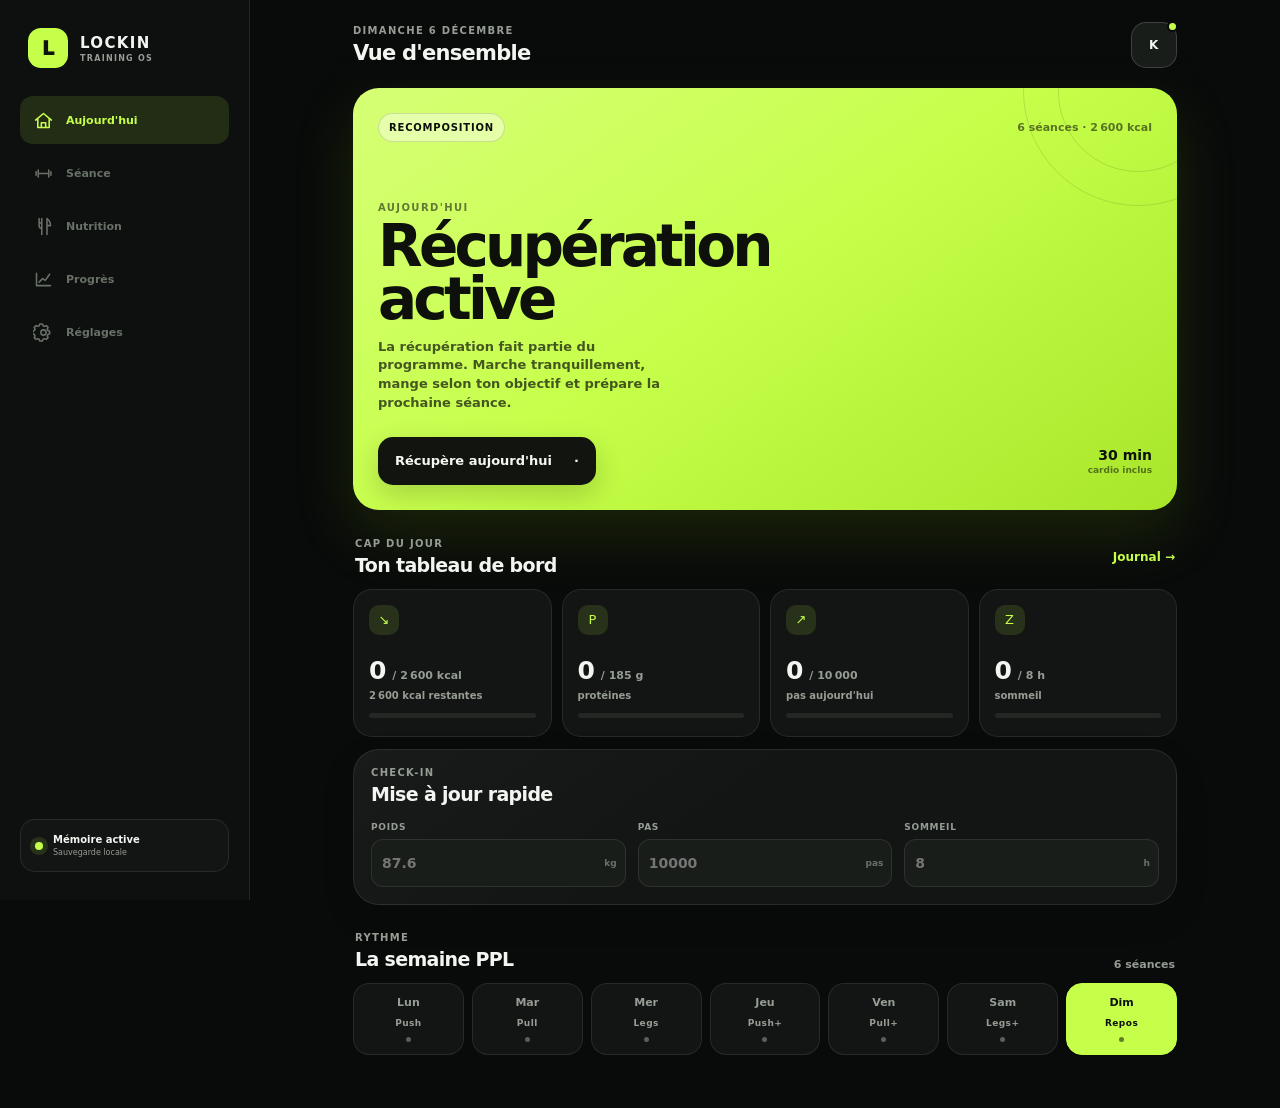
==== commit 2d9ba338: "Refonte complète du suivi sport mobile" ====
--- a/index.html
+++ b/index.html
@@ -1,530 +1,270 @@
-<!DOCTYPE html>
+<!doctype html>
 <html lang="fr">
 <head>
-<meta charset="UTF-8">
-<meta name="viewport" content="width=device-width, initial-scale=1, viewport-fit=cover">
-<title>Programme Esthétique</title>
-<link rel="preconnect" href="https://fonts.googleapis.com">
-<link href="https://fonts.googleapis.com/css2?family=Inter:wght@400;500;600;700;800&display=swap" rel="stylesheet">
-<style>
-:root{
-  --bg:#08090c;
-  --card:#11131a;
-  --card2:#171a23;
-  --line:rgba(255,255,255,.09);
-  --line2:rgba(255,255,255,.15);
-  --text:#f5f7fb;
-  --muted:#9ca3af;
-  --muted2:#6b7280;
-  --blue:#61a5ff;
-  --green:#4ade80;
-  --orange:#fbbf24;
-  --purple:#c084fc;
-  --red:#fb7185;
-  --radius:18px;
-}
-*{box-sizing:border-box;margin:0;padding:0}
-html,body{height:100%;background:var(--bg);color:var(--text);font-family:Inter,system-ui,sans-serif}
-body{overflow:hidden}
-.app{height:100dvh;display:flex;flex-direction:column}
-header{padding:22px 18px 14px;border-bottom:1px solid var(--line);background:linear-gradient(180deg,#10131b 0%,#08090c 100%)}
-h1{font-size:25px;letter-spacing:-.7px;font-weight:800}
-.subtitle{margin-top:5px;color:var(--muted);font-size:13px}
-.tabs{display:grid;grid-template-columns:1fr 1fr 1fr;gap:10px;padding:12px 18px;border-bottom:1px solid var(--line)}
-.tab{
-  border:1px solid var(--line);
-  background:var(--card);
-  color:var(--muted);
-  border-radius:14px;
-  padding:13px 12px;
-  font-weight:700;
-  font-size:14px;
-  cursor:pointer;
-}
-.tab.active{background:#f5f7fb;color:#07080b;border-color:#f5f7fb}
-.page{display:none;overflow:auto;padding:18px;padding-bottom:34px}
-.page.active{display:block}
-.grid{display:grid;gap:12px}
-.day{
-  background:var(--card);
-  border:1px solid var(--line);
-  border-radius:var(--radius);
-  padding:16px;
-}
-.day.topush{border-color:rgba(97,165,255,.35)}
-.day.topull{border-color:rgba(74,222,128,.35)}
-.day.tomaison{border-color:rgba(251,191,36,.35)}
-.day.toupper{border-color:rgba(192,132,252,.35)}
-.day.torepos{opacity:.68}
-.day-head{display:flex;align-items:center;justify-content:space-between;gap:12px}
-.day-name{font-weight:800;font-size:18px}
-.badge{
-  font-size:12px;
-  font-weight:800;
-  padding:7px 11px;
-  border-radius:999px;
-  white-space:nowrap;
-}
-.b-push{background:rgba(97,165,255,.15);color:var(--blue)}
-.b-pull{background:rgba(74,222,128,.15);color:var(--green)}
-.b-maison{background:rgba(251,191,36,.16);color:var(--orange)}
-.b-upper{background:rgba(192,132,252,.16);color:var(--purple)}
-.b-repos{background:rgba(255,255,255,.08);color:var(--muted)}
-.day-desc{margin-top:9px;color:var(--muted);font-size:14px;line-height:1.45}
-.session-switch{display:grid;grid-template-columns:repeat(4,1fr);gap:8px;margin-bottom:14px}
-.sbtn{
-  border:1px solid var(--line);
-  background:var(--card);
-  color:var(--muted);
-  border-radius:13px;
-  padding:12px 6px;
-  font-size:12px;
-  font-weight:800;
-  cursor:pointer;
-}
-.sbtn.active{background:var(--card2);color:var(--text);border-color:var(--line2)}
-.session-card{
-  background:var(--card);
-  border:1px solid var(--line);
-  border-radius:22px;
-  overflow:hidden;
-}
-.session-title{
-  padding:18px;
-  border-bottom:1px solid var(--line);
-  background:var(--card2);
-}
-.session-title h2{font-size:22px;letter-spacing:-.6px}
-.session-title p{margin-top:6px;color:var(--muted);font-size:14px;line-height:1.45}
-.block{padding:16px 18px;border-bottom:1px solid var(--line)}
-.block:last-child{border-bottom:none}
-.block-name{
-  display:flex;
-  align-items:center;
-  justify-content:space-between;
-  gap:12px;
-  margin-bottom:11px;
-}
-.block-name strong{font-size:15px}
-.block-name span{font-size:12px;color:var(--muted2);font-weight:700}
-.exercise{
-  display:grid;
-  grid-template-columns:1fr auto;
-  gap:12px;
-  align-items:start;
-  padding:11px 0;
-  border-top:1px solid rgba(255,255,255,.065);
-}
-.exercise:first-of-type{border-top:none}
-.ex-name{font-size:15px;font-weight:650;line-height:1.35}
-.ex-target{font-size:12px;color:var(--muted);margin-top:4px;line-height:1.35}
-.ex-dose{
-  font-size:13px;
-  font-weight:800;
-  color:var(--text);
-  background:rgba(255,255,255,.07);
-  border:1px solid var(--line);
-  border-radius:12px;
-  padding:8px 9px;
-  white-space:nowrap;
-  text-align:right;
-}
-.note{
-  margin-top:14px;
-  background:rgba(255,255,255,.06);
-  border:1px solid var(--line);
-  border-radius:15px;
-  padding:13px;
-  color:var(--muted);
-  font-size:13px;
-  line-height:1.45;
-}
-
-.record-card{
-  background:var(--card);
-  border:1px solid var(--line);
-  border-radius:18px;
-  padding:15px;
-}
-.record-top{
-  display:flex;
-  align-items:flex-start;
-  justify-content:space-between;
-  gap:12px;
-  margin-bottom:12px;
-}
-.record-title{
-  font-size:16px;
-  font-weight:800;
-  line-height:1.25;
-}
-.record-sub{
-  margin-top:4px;
-  font-size:12px;
-  color:var(--muted);
-}
-.record-input-wrap{
-  display:flex;
-  align-items:center;
-  gap:7px;
-  background:rgba(255,255,255,.06);
-  border:1px solid var(--line);
-  border-radius:13px;
-  padding:8px 10px;
-  min-width:118px;
-}
-.record-input{
-  width:64px;
-  border:0;
-  outline:0;
-  background:transparent;
-  color:var(--text);
-  font-size:18px;
-  font-weight:800;
-  text-align:right;
-}
-.record-unit{
-  color:var(--muted);
-  font-size:13px;
-  font-weight:800;
-}
-.record-meta{
-  display:flex;
-  justify-content:space-between;
-  gap:10px;
-  font-size:12px;
-  color:var(--muted2);
-  border-top:1px solid rgba(255,255,255,.065);
-  padding-top:10px;
-}
-.records-help{
-  background:rgba(255,255,255,.06);
-  border:1px solid var(--line);
-  border-radius:16px;
-  padding:13px;
-  color:var(--muted);
-  font-size:13px;
-  line-height:1.45;
-  margin-bottom:14px;
-}
-.records-actions{
-  display:flex;
-  gap:10px;
-  margin-bottom:14px;
-}
-.small-action{
-  flex:1;
-  border:1px solid var(--line);
-  background:var(--card);
-  color:var(--muted);
-  border-radius:13px;
-  padding:12px;
-  font-weight:800;
-  cursor:pointer;
-}
-.small-action:active{transform:scale(.98)}
-
-@media(min-width:760px){
-  body{display:flex;justify-content:center}
-  .app{max-width:820px;width:100%;border-left:1px solid var(--line);border-right:1px solid var(--line)}
-  .grid{grid-template-columns:1fr 1fr}
-}
-</style>
+  <meta charset="utf-8">
+  <meta name="viewport" content="width=device-width, initial-scale=1, viewport-fit=cover">
+  <meta name="theme-color" content="#0b0d0c">
+  <meta name="color-scheme" content="dark">
+  <meta name="apple-mobile-web-app-capable" content="yes">
+  <meta name="apple-mobile-web-app-status-bar-style" content="black-translucent">
+  <meta name="description" content="Suivi personnel d'entraînement PPL, nutrition et progression.">
+  <title>LockIn — Training OS</title>
+  <link rel="icon" href="icon.svg" type="image/svg+xml">
+  <link rel="apple-touch-icon" href="icon.svg">
+  <link rel="manifest" href="manifest.webmanifest">
+  <link rel="stylesheet" href="styles.css">
 </head>
 <body>
-<div class="app">
-<header>
-  <h1>Programme esthétique</h1>
-  <div class="subtitle">Seulement le planning et le détail des séances.</div>
-</header>
-
-<nav class="tabs">
-  <button class="tab active" onclick="showPage('planning', this)">Planning</button>
-  <button class="tab" onclick="showPage('seances', this)">Séances</button>
-  <button class="tab" onclick="showPage('records', this)">Records</button>
-</nav>
-
-<main id="planning" class="page active">
-  <div class="grid" id="planning-grid"></div>
-</main>
-
-<main id="seances" class="page">
-  <div class="session-switch" id="session-switch"></div>
-  <div id="session-detail"></div>
-</main>
-
-<main id="records" class="page">
-  <div class="records-help">
-    Note ici ton meilleur poids sur chaque exercice. Les valeurs sont sauvegardées automatiquement sur cet appareil.
+  <div class="app-shell">
+    <aside class="desktop-rail" aria-label="Navigation principale">
+      <a class="brand" href="#today" data-nav="today" aria-label="LockIn, accueil">
+        <span class="brand-mark" aria-hidden="true">L</span>
+        <span><strong>LOCKIN</strong><small>TRAINING OS</small></span>
+      </a>
+      <nav class="rail-nav"></nav>
+      <div class="rail-foot">
+        <span class="memory-dot" aria-hidden="true"></span>
+        <span><strong>Mémoire active</strong><small>Sauvegarde locale</small></span>
+      </div>
+    </aside>
+
+    <div class="app-frame">
+      <header class="topbar">
+        <div>
+          <p class="eyebrow" id="today-label">Aujourd'hui</p>
+          <h1 id="page-title">Vue d'ensemble</h1>
+        </div>
+        <button class="profile-button" type="button" data-go="settings" aria-label="Ouvrir les réglages">
+          <span class="mode-dot" id="header-mode-dot" aria-hidden="true"></span>
+          <span id="header-initials">KY</span>
+        </button>
+      </header>
+
+      <main class="page-stack" id="main-content">
+        <section class="page active" id="page-today" data-page="today" aria-labelledby="today-heading">
+          <div class="hero-card reveal">
+            <div class="hero-topline">
+              <span class="status-pill" id="hero-mode">Recomposition</span>
+              <span class="hero-week" id="hero-week">Semaine en cours</span>
+            </div>
+            <p class="hero-kicker" id="hero-kicker">PROGRAMME DU JOUR</p>
+            <h2 id="today-heading">Push — Force</h2>
+            <p class="hero-copy" id="hero-copy"></p>
+            <div class="hero-actions">
+              <button class="primary-button light" type="button" id="start-workout-button">
+                <span>Démarrer la séance</span><span aria-hidden="true">→</span>
+              </button>
+              <div class="hero-duration"><strong id="hero-duration">75 min</strong><span>cardio inclus</span></div>
+            </div>
+            <div class="hero-orbit orbit-one"></div>
+            <div class="hero-orbit orbit-two"></div>
+          </div>
+
+          <div class="section-heading reveal">
+            <div><p class="eyebrow">CAP DU JOUR</p><h2>Ton tableau de bord</h2></div>
+            <button class="text-button" type="button" data-go="nutrition">Journal →</button>
+          </div>
+          <div class="metric-grid reveal" id="today-metrics"></div>
+
+          <section class="panel reveal" aria-labelledby="quick-log-heading">
+            <div class="panel-heading compact">
+              <div><p class="eyebrow">CHECK-IN</p><h2 id="quick-log-heading">Mise à jour rapide</h2></div>
+              <span class="saved-label" id="quick-saved">Sauvegardé</span>
+            </div>
+            <div class="quick-grid">
+              <label class="quick-field"><span>Poids</span><div><input id="quick-weight" type="number" inputmode="decimal" step="0.1" min="30" max="250" placeholder="87.6"><em>kg</em></div></label>
+              <label class="quick-field"><span>Pas</span><div><input id="quick-steps" type="number" inputmode="numeric" step="100" min="0" placeholder="10000"><em>pas</em></div></label>
+              <label class="quick-field"><span>Sommeil</span><div><input id="quick-sleep" type="number" inputmode="decimal" step="0.1" min="0" max="24" placeholder="8"><em>h</em></div></label>
+            </div>
+          </section>
+
+          <div class="section-heading reveal">
+            <div><p class="eyebrow">RYTHME</p><h2>La semaine PPL</h2></div>
+            <span class="section-note" id="plan-label">6 séances</span>
+          </div>
+          <div class="week-strip reveal" id="week-strip" aria-label="Programme de la semaine"></div>
+        </section>
+
+        <section class="page" id="page-training" data-page="training" aria-labelledby="training-title">
+          <div class="date-switcher reveal" aria-label="Changer le jour d'entraînement">
+            <button type="button" id="training-prev" aria-label="Jour précédent">←</button>
+            <button class="date-center" type="button" id="training-today"><strong id="training-date">Aujourd'hui</strong><span>Revenir à aujourd'hui</span></button>
+            <button type="button" id="training-next" aria-label="Jour suivant">→</button>
+          </div>
+          <div id="workout-view"></div>
+        </section>
+
+        <section class="page" id="page-nutrition" data-page="nutrition" aria-labelledby="nutrition-title">
+          <div class="date-switcher reveal" aria-label="Changer le journal nutritionnel">
+            <button type="button" id="nutrition-prev" aria-label="Jour précédent">←</button>
+            <button class="date-center" type="button" id="nutrition-today"><strong id="nutrition-date">Aujourd'hui</strong><span>Journal daté</span></button>
+            <button type="button" id="nutrition-next" aria-label="Jour suivant">→</button>
+          </div>
+
+          <section class="nutrition-hero reveal" aria-labelledby="nutrition-title">
+            <div>
+              <p class="eyebrow">BUDGET ÉNERGÉTIQUE</p>
+              <h2 id="nutrition-title"><span id="nutrition-remaining">2 600</span> <small>kcal restantes</small></h2>
+              <p id="nutrition-balance-copy">0 consommée sur 2 600 kcal</p>
+            </div>
+            <div class="calorie-ring" id="calorie-ring"><span id="calorie-ring-value">0%</span></div>
+          </section>
+
+          <div class="macro-grid reveal" id="macro-grid"></div>
+
+          <div class="action-row reveal">
+            <button class="primary-button" type="button" id="open-food-dialog"><span>Ajouter un aliment</span><span aria-hidden="true">＋</span></button>
+          </div>
+
+          <section class="panel reveal">
+            <div class="panel-heading compact">
+              <div><p class="eyebrow">RACCOURCIS</p><h2>Mes références</h2></div>
+              <span class="section-note">1 tap</span>
+            </div>
+            <div class="preset-grid" id="food-presets"></div>
+          </section>
+
+          <section class="panel reveal">
+            <div class="panel-heading compact">
+              <div><p class="eyebrow">JOURNAL</p><h2>Repas enregistrés</h2></div>
+              <strong id="food-count">0</strong>
+            </div>
+            <div id="food-log"></div>
+          </section>
+
+          <section class="panel reveal">
+            <div class="panel-heading compact">
+              <div><p class="eyebrow">REPÈRES</p><h2>Fibres & minéraux</h2></div>
+            </div>
+            <div class="nutrient-list" id="nutrient-list"></div>
+          </section>
+        </section>
+
+        <section class="page" id="page-progress" data-page="progress" aria-labelledby="progress-title">
+          <div class="section-heading first reveal">
+            <div><p class="eyebrow">ANALYSE</p><h2 id="progress-title">Ta progression</h2></div>
+            <span class="status-pill neutral">Données locales</span>
+          </div>
+
+          <section class="panel reveal">
+            <div class="panel-heading compact">
+              <div><p class="eyebrow">7 DERNIERS JOURS</p><h2>Poids & calories</h2></div>
+              <span class="trend-label" id="weight-trend">—</span>
+            </div>
+            <div class="chart" id="weekly-chart" aria-label="Graphique des sept derniers jours"></div>
+            <div class="chart-legend"><span><i class="legend-weight"></i>Poids</span><span><i class="legend-calories"></i>Calories</span></div>
+          </section>
+
+          <div class="section-heading reveal">
+            <div><p class="eyebrow">SCAN VISBODY</p><h2>Point de départ</h2></div>
+            <span class="section-note">Import Looksmaxx</span>
+          </div>
+          <div class="body-stats-grid reveal" id="body-stats"></div>
+
+          <section class="panel reveal">
+            <div class="panel-heading compact">
+              <div><p class="eyebrow">SURCHARGE PROGRESSIVE</p><h2>Records personnels</h2></div>
+              <span class="section-note">e1RM</span>
+            </div>
+            <div id="records-list"></div>
+          </section>
+
+          <section class="panel reveal">
+            <div class="panel-heading compact">
+              <div><p class="eyebrow">HISTORIQUE</p><h2>Dernières séances</h2></div>
+            </div>
+            <div id="session-history"></div>
+          </section>
+        </section>
+
+        <section class="page" id="page-settings" data-page="settings" aria-labelledby="settings-title">
+          <div class="section-heading first reveal">
+            <div><p class="eyebrow">PERSONNALISATION</p><h2 id="settings-title">Réglages</h2></div>
+            <span class="memory-badge"><i></i>Mémoire active</span>
+          </div>
+
+          <section class="panel reveal">
+            <div class="panel-heading compact"><div><p class="eyebrow">PHASE ACTUELLE</p><h2>Ton objectif</h2></div></div>
+            <div class="mode-selector" id="mode-selector"></div>
+            <p class="helper-copy" id="mode-explanation"></p>
+          </section>
+
+          <section class="panel reveal">
+            <div class="panel-heading compact"><div><p class="eyebrow">PROFIL</p><h2>Valeurs de référence</h2></div><span class="section-note">Auto-save</span></div>
+            <div class="settings-grid">
+              <label class="settings-field"><span>Prénom</span><input id="setting-name" data-setting="name" autocomplete="given-name"></label>
+              <label class="settings-field"><span>Âge</span><div><input id="setting-age" data-profile="age" type="number" inputmode="numeric" min="14" max="100"><em>ans</em></div></label>
+              <label class="settings-field"><span>Taille</span><div><input id="setting-height" data-profile="height" type="number" inputmode="numeric" min="120" max="230"><em>cm</em></div></label>
+              <label class="settings-field"><span>Poids de réf.</span><div><input id="setting-weight" data-profile="weight" type="number" inputmode="decimal" step="0.1" min="30" max="250"><em>kg</em></div></label>
+              <label class="settings-field"><span>Métabolisme basal</span><div><input id="setting-bmr" data-profile="bmr" type="number" inputmode="numeric" min="800" max="4000"><em>kcal</em></div></label>
+              <label class="settings-field"><span>Maintien estimé</span><div><input id="setting-tdee" data-profile="tdee" type="number" inputmode="numeric" min="1200" max="6000"><em>kcal</em></div></label>
+            </div>
+          </section>
+
+          <section class="panel reveal">
+            <div class="panel-heading compact"><div><p class="eyebrow">OBJECTIFS JOURNALIERS</p><h2>Nutrition & activité</h2></div></div>
+            <div class="settings-grid">
+              <label class="settings-field"><span>Calories</span><div><input id="setting-calories" data-target="calories" type="number" inputmode="numeric" step="50" min="1200" max="6000"><em>kcal</em></div></label>
+              <label class="settings-field"><span>Protéines</span><div><input id="setting-protein" data-target="protein" type="number" inputmode="numeric" min="50" max="400"><em>g</em></div></label>
+              <label class="settings-field"><span>Pas</span><div><input id="setting-steps" data-target="steps" type="number" inputmode="numeric" step="500" min="1000"><em>pas</em></div></label>
+              <label class="settings-field"><span>Séances / semaine</span><select id="setting-frequency" data-setting="trainingDays"><option value="3">3 — PPL</option><option value="4">4 — PPL + upper</option><option value="5">5 — PPL + Push/Pull</option><option value="6">6 — PPL ×2</option></select></label>
+            </div>
+            <button class="secondary-button full" type="button" id="restore-auto-targets">Recalculer selon le mode</button>
+          </section>
+
+          <section class="panel reveal">
+            <div class="panel-heading compact"><div><p class="eyebrow">DONNÉES</p><h2>Sauvegarde & transfert</h2></div></div>
+            <p class="helper-copy">Toutes tes séances, charges, repas et mesures restent sur cet appareil. Exporte une sauvegarde pour les transférer.</p>
+            <div class="data-actions">
+              <button class="secondary-button" type="button" id="export-data">Exporter</button>
+              <label class="secondary-button import-button">Importer<input id="import-data" type="file" accept="application/json"></label>
+            </div>
+            <button class="danger-button full" type="button" id="reset-data">Effacer toutes les données</button>
+          </section>
+
+          <section class="panel reveal sources-panel">
+            <div class="panel-heading compact"><div><p class="eyebrow">MÉTHODE</p><h2>Principes du programme</h2></div></div>
+            <ul>
+              <li>PPL force/volume, inspiré des formats de Tibo InShape et Tyron Ekutsu.</li>
+              <li>1–3 répétitions en réserve et double progression avant d'ajouter de la charge.</li>
+              <li>Cardio modéré après la musculation pour protéger les performances.</li>
+              <li>Les objectifs restent des repères et ne remplacent pas un avis médical.</li>
+            </ul>
+          </section>
+        </section>
+      </main>
+
+      <nav class="bottom-nav" aria-label="Navigation principale"></nav>
+    </div>
   </div>
-  <div class="records-actions">
-    <button class="small-action" onclick="clearRecords()">Réinitialiser</button>
-    <button class="small-action" onclick="renderRecords()">Actualiser</button>
-  </div>
-  <div class="grid" id="records-grid"></div>
-</main>
-</div>
-
-<script>
-const planning = [
-  {day:"Lundi", type:"Push", desc:"Pecs, épaules, triceps, abdos"},
-  {day:"Mardi", type:"Pull", desc:"Dos, biceps, arrière d’épaules, avant-bras"},
-  {day:"Mercredi", type:"Maison", desc:"Pompes, abdos, gainage, avant-bras"},
-  {day:"Jeudi", type:"Push", desc:"Deuxième séance pecs / épaules pour le volume"},
-  {day:"Vendredi", type:"Pull", desc:"Deuxième séance dos / bras / avant-bras"},
-  {day:"Samedi", type:"Upper", desc:"Rappel haut du corps esthétique et congestion"},
-  {day:"Dimanche", type:"Repos", desc:"Repos complet ou marche légère"}
-];
-
-const sessions = {
-  Push:{
-    label:"Push",
-    subtitle:"Focus pecs visibles, épaules larges, triceps. Priorité au haut des pecs et à la largeur d’épaules.",
-    blocks:[
-      {name:"Pecs", goal:"volume + haut des pecs", ex:[
-        ["Développé couché barre","pectoraux, force", "5 × 5-8"],
-        ["Développé incliné haltères","haut des pecs", "4 × 8-10"],
-        ["Développé convergent machine","congestion pecs", "4 × 10-12"],
-        ["Écartés poulie basse","haut/interne des pecs", "4 × 12-15"],
-        ["Dips penché avant","bas des pecs + triceps", "3 × max"]
-      ]},
-      {name:"Épaules", goal:"largeur visuelle", ex:[
-        ["Développé militaire haltères","deltoïde avant", "4 × 8-10"],
-        ["Élévations latérales strictes","deltoïde latéral", "5 × 15-20"],
-        ["Élévations latérales partielles","finition épaules", "2 × 25"]
-      ]},
-      {name:"Triceps + abdos", goal:"bras secs + ventre visible", ex:[
-        ["Extension triceps corde","triceps", "4 × 10-12"],
-        ["Barre front EZ","longue portion triceps", "3 × 8-10"],
-        ["Crunch câble lourd","abdos épais", "4 × 15-20"],
-        ["Relevés de jambes suspendu","bas des abdos", "4 × 12-15"]
-      ]}
-    ],
-    note:"Repos : 2 min sur les développés lourds, 60 à 90 sec sur les isolations."
-  },
-  Pull:{
-    label:"Pull",
-    subtitle:"Focus dos en V, bras dessinés et avant-bras plus épais.",
-    blocks:[
-      {name:"Dos largeur", goal:"V shape", ex:[
-        ["Tractions pronation","grands dorsaux", "5 × 6-10"],
-        ["Tirage vertical prise serrée","dorsaux bas", "4 × 10-12"],
-        ["Pull-over poulie","isolation dorsaux", "3 × 12-15"]
-      ]},
-      {name:"Dos épaisseur", goal:"dos dense", ex:[
-        ["Rowing barre","milieu du dos", "4 × 8-10"],
-        ["Rowing unilatéral haltère","dorsaux + trapèzes", "4 × 10"],
-        ["Face pulls","arrière d’épaules", "5 × 15-20"],
-        ["Shrugs haltères lourds","trapèzes", "4 × 12-15"]
-      ]},
-      {name:"Biceps + avant-bras", goal:"bras et grip", ex:[
-        ["Curl barre EZ","biceps lourd", "4 × 8-10"],
-        ["Curl incliné","biceps étiré", "4 × 10-12"],
-        ["Curl marteau croisé","brachial + avant-bras", "4 × 12"],
-        ["Reverse curl barre","avant-bras", "4 × 12-15"],
-        ["Wrist curls","fléchisseurs avant-bras", "4 × 20"],
-        ["Farmer walk","grip + avant-bras", "4 × 40 sec"]
-      ]}
-    ],
-    note:"Garde le dos droit sur les rowings. Tire avec les coudes, pas avec les mains."
-  },
-  Maison:{
-    label:"Maison",
-    subtitle:"Séance simple à faire sans salle : pompes, abdos, gainage, cardio court.",
-    blocks:[
-      {name:"Pompes", goal:"pecs + triceps", ex:[
-        ["Pompes pieds surélevés","haut des pecs", "4 × 12-20"],
-        ["Pompes classiques lentes","pecs", "4 × max"],
-        ["Pompes diamant","triceps", "4 × 10-15"]
-      ]},
-      {name:"Abdos", goal:"visibilité + gainage", ex:[
-        ["Crunchs","haut des abdos", "4 × 25"],
-        ["Relevés de jambes","bas des abdos", "4 × 20"],
-        ["Planche","gainage", "4 × 60 sec"],
-        ["Russian twists","obliques", "4 × 30"]
-      ]},
-      {name:"Avant-bras + cardio", goal:"grip + sèche", ex:[
-        ["Dead hang","grip", "4 × max"],
-        ["Grip trainer","avant-bras", "4 × 25"],
-        ["Reverse wrist curls","extenseurs avant-bras", "4 × 20"],
-        ["Mountain climbers","cardio abdos", "4 × 45 sec"]
-      ]}
-    ],
-    note:"À faire proprement, sans courir. Le but est de compléter les séances salle."
-  },
-  Upper:{
-    label:"Upper",
-    subtitle:"Rappel haut du corps : congestion, symétrie, bras, épaules, abdos.",
-    blocks:[
-      {name:"Haut du corps", goal:"rappel esthétique", ex:[
-        ["Développé incliné barre","haut des pecs", "4 × 6-8"],
-        ["Tractions supination","dos + biceps", "4 × 8-10"],
-        ["Développé haltères neutre","pecs + épaules", "4 × 10"],
-        ["Rowing chest-supported","dos propre", "4 × 10-12"]
-      ]},
-      {name:"Finition visuelle", goal:"épaules + bras", ex:[
-        ["Élévations latérales","largeur épaules", "5 × 15-20"],
-        ["Curl pupitre","biceps", "3 × 10-12"],
-        ["Extension triceps unilatérale","triceps", "3 × 12"],
-        ["Curl marteau","avant-bras", "3 × 12-15"]
-      ]},
-      {name:"Abdos", goal:"ventre plus sec", ex:[
-        ["Crunch câble","abdos lourds", "3 × 20"],
-        ["Gainage latéral","obliques", "3 × 45 sec / côté"],
-        ["Vacuum","taille visuelle", "3 × 45 sec"]
-      ]}
-    ],
-    note:"Séance moins lourde que Push/Pull. Cherche surtout la congestion et la qualité d’exécution."
-  }
-};
-
-function badgeClass(type){
-  return "b-" + type.toLowerCase();
-}
-function dayClass(type){
-  return "to" + type.toLowerCase();
-}
-function showPage(id, btn){
-  document.querySelectorAll(".page").forEach(p=>p.classList.remove("active"));
-  document.querySelectorAll(".tab").forEach(t=>t.classList.remove("active"));
-  document.getElementById(id).classList.add("active");
-  btn.classList.add("active");
-}
-function renderPlanning(){
-  const grid = document.getElementById("planning-grid");
-  grid.innerHTML = planning.map(d => `
-    <div class="day ${dayClass(d.type)}">
-      <div class="day-head">
-        <div class="day-name">${d.day}</div>
-        <div class="badge ${badgeClass(d.type)}">${d.type}</div>
+
+  <dialog class="sheet-dialog" id="food-dialog">
+    <form method="dialog" class="dialog-shell" id="food-form">
+      <div class="dialog-handle" aria-hidden="true"></div>
+      <div class="dialog-heading"><div><p class="eyebrow">NOUVELLE ENTRÉE</p><h2>Ajouter un aliment</h2></div><button type="button" class="icon-button" data-close-dialog aria-label="Fermer">×</button></div>
+      <div class="settings-grid dialog-grid">
+        <label class="settings-field wide"><span>Nom</span><input id="food-name" required placeholder="Ex. Poulet + riz"></label>
+        <label class="settings-field"><span>Repas</span><select id="food-meal"><option>Petit-déjeuner</option><option>Déjeuner</option><option>Dîner</option><option>Collation</option><option>Boisson</option></select></label>
+        <label class="settings-field"><span>Portion</span><input id="food-portion" placeholder="Ex. 350 g"></label>
+        <label class="settings-field"><span>Calories</span><div><input id="food-calories" required type="number" inputmode="numeric" min="0"><em>kcal</em></div></label>
+        <label class="settings-field"><span>Protéines</span><div><input id="food-protein" type="number" inputmode="decimal" min="0" step="0.1"><em>g</em></div></label>
+        <label class="settings-field"><span>Glucides</span><div><input id="food-carbs" type="number" inputmode="decimal" min="0" step="0.1"><em>g</em></div></label>
+        <label class="settings-field"><span>Lipides</span><div><input id="food-fat" type="number" inputmode="decimal" min="0" step="0.1"><em>g</em></div></label>
       </div>
-      <div class="day-desc">${d.desc}</div>
-    </div>
-  `).join("");
-}
-function renderSwitch(){
-  const sw = document.getElementById("session-switch");
-  sw.innerHTML = Object.keys(sessions).map((key,i)=>`
-    <button class="sbtn ${i===0?'active':''}" onclick="renderSession('${key}', this)">${sessions[key].label}</button>
-  `).join("");
-}
-function renderSession(key, btn){
-  document.querySelectorAll(".sbtn").forEach(b=>b.classList.remove("active"));
-  if(btn) btn.classList.add("active");
-  const s = sessions[key];
-  document.getElementById("session-detail").innerHTML = `
-    <section class="session-card">
-      <div class="session-title">
-        <h2>${s.label}</h2>
-        <p>${s.subtitle}</p>
-      </div>
-      ${s.blocks.map(block => `
-        <div class="block">
-          <div class="block-name">
-            <strong>${block.name}</strong>
-            <span>${block.goal}</span>
-          </div>
-          ${block.ex.map(e => `
-            <div class="exercise">
-              <div>
-                <div class="ex-name">${e[0]}</div>
-                <div class="ex-target">${e[1]}</div>
-              </div>
-              <div class="ex-dose">${e[2]}</div>
-            </div>
-          `).join("")}
+      <details class="advanced-fields">
+        <summary>Fibres et minéraux</summary>
+        <div class="settings-grid">
+          <label class="settings-field"><span>Fibres</span><div><input id="food-fiber" type="number" inputmode="decimal" min="0" step="0.1"><em>g</em></div></label>
+          <label class="settings-field"><span>Sucres ajoutés</span><div><input id="food-sugar" type="number" inputmode="decimal" min="0" step="0.1"><em>g</em></div></label>
+          <label class="settings-field"><span>Sodium</span><div><input id="food-sodium" type="number" inputmode="numeric" min="0"><em>mg</em></div></label>
+          <label class="settings-field"><span>Potassium</span><div><input id="food-potassium" type="number" inputmode="numeric" min="0"><em>mg</em></div></label>
         </div>
-      `).join("")}
-      <div class="block">
-        <div class="note">${s.note}</div>
-      </div>
-    </section>
-  `;
-}
-
-let records = {};
-
-function loadRecords(){
-  try{
-    records = JSON.parse(localStorage.getItem("esthetic_program_records_v1")) || {};
-  }catch(e){
-    records = {};
-  }
-}
-function saveRecords(){
-  localStorage.setItem("esthetic_program_records_v1", JSON.stringify(records));
-}
-function recordKey(sessionKey, exName){
-  return sessionKey + "::" + exName;
-}
-function updateRecord(key, value){
-  records[key] = value;
-  saveRecords();
-}
-function getAllExercises(){
-  const seen = new Set();
-  const list = [];
-  Object.keys(sessions).forEach(sessionKey=>{
-    sessions[sessionKey].blocks.forEach(block=>{
-      block.ex.forEach(e=>{
-        const key = recordKey(sessionKey, e[0]);
-        if(!seen.has(key)){
-          seen.add(key);
-          list.push({
-            key,
-            session: sessions[sessionKey].label,
-            block: block.name,
-            name: e[0],
-            target: e[1],
-            dose: e[2]
-          });
-        }
-      });
-    });
-  });
-  return list;
-}
-function escAttr(str){
-  return String(str).replace(/&/g,"&amp;").replace(/"/g,"&quot;").replace(/'/g,"&#39;").replace(/</g,"&lt;").replace(/>/g,"&gt;");
-}
-function renderRecords(){
-  const grid = document.getElementById("records-grid");
-  const exercises = getAllExercises();
-  grid.innerHTML = exercises.map(ex => `
-    <div class="record-card">
-      <div class="record-top">
-        <div>
-          <div class="record-title">${ex.name}</div>
-          <div class="record-sub">${ex.target}</div>
-        </div>
-        <label class="record-input-wrap">
-          <input class="record-input" type="number" inputmode="decimal" min="0" step="0.5"
-            value="${records[ex.key] || ""}"
-            oninput="updateRecord('${escAttr(ex.key)}', this.value)"
-            placeholder="0">
-          <span class="record-unit">kg</span>
-        </label>
-      </div>
-      <div class="record-meta">
-        <span>${ex.session} · ${ex.block}</span>
-        <span>${ex.dose}</span>
-      </div>
-    </div>
-  `).join("");
-}
-function clearRecords(){
-  if(confirm("Réinitialiser tous les records ?")){
-    records = {};
-    saveRecords();
-    renderRecords();
-  }
-}
-
-loadRecords();
-renderPlanning();
-renderSwitch();
-renderSession("Push");
-renderRecords();
-</script>
+      </details>
+      <button class="primary-button full" value="default" type="submit">Ajouter au journal</button>
+    </form>
+  </dialog>
+
+  <div class="toast" id="toast" role="status" aria-live="polite"></div>
+  <script src="app.js" defer></script>
 </body>
 </html>
--- a/styles.css
+++ b/styles.css
@@ -0,0 +1,442 @@
+:root {
+  --bg: #090b0a;
+  --surface: #121513;
+  --surface-2: #191d1a;
+  --surface-3: #222723;
+  --ink: #f3f5f1;
+  --muted: #969d95;
+  --muted-2: #687068;
+  --line: rgba(255, 255, 255, 0.09);
+  --line-strong: rgba(255, 255, 255, 0.16);
+  --accent: #c6ff4a;
+  --accent-2: #9fe11f;
+  --accent-soft: rgba(198, 255, 74, 0.12);
+  --orange: #ff9e57;
+  --blue: #71a7ff;
+  --purple: #ad8cff;
+  --red: #ff6f75;
+  --shadow: 0 18px 50px rgba(0, 0, 0, 0.28);
+  --radius-lg: 26px;
+  --radius-md: 19px;
+  --radius-sm: 14px;
+  --nav-height: 76px;
+}
+
+* { box-sizing: border-box; }
+html { min-height: 100%; background: var(--bg); scroll-behavior: smooth; }
+body {
+  min-width: 320px;
+  min-height: 100%;
+  margin: 0;
+  color: var(--ink);
+  background:
+    radial-gradient(circle at 8% -8%, rgba(198, 255, 74, 0.08), transparent 28rem),
+    var(--bg);
+  font-family: Inter, ui-sans-serif, system-ui, -apple-system, BlinkMacSystemFont, "Segoe UI", sans-serif;
+  -webkit-font-smoothing: antialiased;
+}
+
+button, input, select { font: inherit; }
+button, select { cursor: pointer; }
+button { color: inherit; }
+input, select { min-width: 0; }
+a { color: inherit; text-decoration: none; }
+
+.app-shell { min-height: 100dvh; }
+.app-frame { min-height: 100dvh; position: relative; }
+.desktop-rail { display: none; }
+
+.topbar {
+  position: sticky;
+  z-index: 20;
+  top: 0;
+  display: flex;
+  align-items: center;
+  justify-content: space-between;
+  gap: 16px;
+  min-height: 78px;
+  padding: calc(14px + env(safe-area-inset-top)) 18px 12px;
+  background: linear-gradient(180deg, rgba(9, 11, 10, 0.98) 68%, rgba(9, 11, 10, 0.82) 100%);
+  backdrop-filter: blur(18px);
+}
+
+.eyebrow {
+  margin: 0 0 5px;
+  color: var(--muted);
+  font-size: 10px;
+  font-weight: 800;
+  letter-spacing: 0.13em;
+  line-height: 1.2;
+  text-transform: uppercase;
+}
+
+.topbar h1 { margin: 0; font-size: 21px; letter-spacing: -0.035em; line-height: 1.1; }
+.profile-button {
+  position: relative;
+  display: grid;
+  width: 46px;
+  height: 46px;
+  flex: 0 0 auto;
+  place-items: center;
+  border: 1px solid var(--line-strong);
+  border-radius: 15px;
+  background: var(--surface-2);
+  font-size: 12px;
+  font-weight: 900;
+  letter-spacing: 0.04em;
+}
+.mode-dot {
+  position: absolute;
+  top: -2px;
+  right: -2px;
+  width: 11px;
+  height: 11px;
+  border: 2px solid var(--bg);
+  border-radius: 50%;
+  background: var(--accent);
+}
+
+.page-stack { width: 100%; max-width: 680px; margin: 0 auto; }
+.page { display: none; padding: 2px 16px calc(var(--nav-height) + 36px + env(safe-area-inset-bottom)); }
+.page.active { display: block; }
+
+.reveal { animation: reveal 0.42s cubic-bezier(.22,.68,.24,1) both; }
+.reveal:nth-child(2) { animation-delay: 0.04s; }
+.reveal:nth-child(3) { animation-delay: 0.08s; }
+.reveal:nth-child(4) { animation-delay: 0.12s; }
+@keyframes reveal { from { opacity: 0; transform: translateY(7px); } to { opacity: 1; transform: none; } }
+
+.hero-card {
+  position: relative;
+  min-height: 300px;
+  padding: 19px;
+  overflow: hidden;
+  color: #0d100b;
+  border-radius: var(--radius-lg);
+  background: linear-gradient(145deg, #d6ff75 0%, var(--accent) 48%, #a8e62a 100%);
+  box-shadow: 0 24px 60px rgba(109, 156, 12, 0.18);
+}
+.hero-card > *:not(.hero-orbit) { position: relative; z-index: 2; }
+.hero-topline, .hero-actions { display: flex; align-items: center; justify-content: space-between; gap: 14px; }
+.status-pill {
+  display: inline-flex;
+  align-items: center;
+  min-height: 29px;
+  padding: 6px 10px;
+  color: #0c0f0a;
+  border: 1px solid rgba(0, 0, 0, 0.13);
+  border-radius: 999px;
+  background: rgba(255, 255, 255, 0.42);
+  font-size: 10px;
+  font-weight: 900;
+  letter-spacing: 0.08em;
+  text-transform: uppercase;
+}
+.status-pill.neutral { color: var(--muted); border-color: var(--line); background: var(--surface-2); }
+.hero-week { font-size: 11px; font-weight: 800; opacity: 0.58; }
+.hero-kicker { margin: 48px 0 7px; font-size: 10px; font-weight: 900; letter-spacing: .14em; opacity: .56; }
+.hero-card h2 { max-width: 9ch; margin: 0; font-size: clamp(38px, 11vw, 58px); line-height: .91; letter-spacing: -.065em; }
+.hero-copy { max-width: 34ch; min-height: 40px; margin: 12px 0 24px; font-size: 13px; font-weight: 650; line-height: 1.45; opacity: .7; }
+.hero-actions { align-items: stretch; }
+.hero-duration { display: flex; min-width: 67px; flex-direction: column; align-items: flex-end; justify-content: center; }
+.hero-duration strong { font-size: 14px; }
+.hero-duration span { margin-top: 2px; font-size: 9px; font-weight: 750; opacity: .55; }
+.hero-orbit { position: absolute; z-index: 1; border: 1px solid rgba(16, 20, 12, .12); border-radius: 50%; pointer-events: none; }
+.orbit-one { width: 230px; height: 230px; top: -112px; right: -76px; }
+.orbit-two { width: 160px; height: 160px; top: -76px; right: -41px; }
+
+.primary-button, .secondary-button, .danger-button {
+  display: inline-flex;
+  min-height: 48px;
+  align-items: center;
+  justify-content: center;
+  gap: 22px;
+  padding: 12px 16px;
+  border: 1px solid transparent;
+  border-radius: 15px;
+  font-size: 13px;
+  font-weight: 850;
+  transition: transform .16s ease, background .16s ease, border-color .16s ease;
+}
+.primary-button { color: #0e120c; background: var(--accent); }
+.primary-button.light { color: #f5f7f2; background: #11140f; box-shadow: 0 10px 28px rgba(10, 12, 9, .18); }
+.primary-button:active, .secondary-button:active, .danger-button:active { transform: scale(.98); }
+.secondary-button { color: var(--ink); border-color: var(--line-strong); background: var(--surface-2); }
+.secondary-button:hover { border-color: rgba(198,255,74,.4); }
+.danger-button { color: var(--red); border-color: rgba(255,111,117,.22); background: rgba(255,111,117,.08); }
+.full { width: 100%; }
+
+.text-button { min-height: 40px; padding: 6px 0 6px 12px; color: var(--accent); border: 0; background: transparent; font-size: 12px; font-weight: 800; }
+.section-heading, .panel-heading { display: flex; align-items: flex-end; justify-content: space-between; gap: 14px; }
+.section-heading { margin: 27px 2px 12px; }
+.section-heading.first { margin-top: 10px; }
+.section-heading h2, .panel-heading h2 { margin: 0; font-size: 19px; line-height: 1.15; letter-spacing: -.035em; }
+.section-note, .trend-label { color: var(--muted); font-size: 11px; font-weight: 750; }
+
+.metric-grid { display: grid; grid-template-columns: 1fr 1fr; gap: 10px; }
+.metric-card {
+  position: relative;
+  min-height: 153px;
+  padding: 15px;
+  overflow: hidden;
+  border: 1px solid var(--line);
+  border-radius: var(--radius-md);
+  background: var(--surface);
+}
+.metric-card .metric-icon { display: grid; width: 30px; height: 30px; place-items: center; color: var(--accent); border-radius: 10px; background: var(--accent-soft); font-size: 13px; }
+.metric-card strong { display: block; margin-top: 21px; font-size: 25px; letter-spacing: -.055em; }
+.metric-card strong small { color: var(--muted); font-size: 11px; font-weight: 700; letter-spacing: 0; }
+.metric-card p { margin: 5px 0 12px; color: var(--muted); font-size: 10px; font-weight: 700; }
+.progress-track { height: 5px; overflow: hidden; border-radius: 99px; background: var(--surface-3); }
+.progress-fill { height: 100%; border-radius: inherit; background: var(--accent); transition: width .35s ease; }
+.progress-fill.orange { background: var(--orange); }
+.progress-fill.blue { background: var(--blue); }
+.progress-fill.purple { background: var(--purple); }
+
+.panel {
+  margin-top: 12px;
+  padding: 17px;
+  border: 1px solid var(--line);
+  border-radius: var(--radius-lg);
+  background: linear-gradient(145deg, rgba(255,255,255,.025), transparent 45%), var(--surface);
+  box-shadow: 0 12px 34px rgba(0,0,0,.1);
+}
+.panel-heading { margin-bottom: 16px; }
+.panel-heading.compact { align-items: center; }
+.saved-label { color: var(--accent); font-size: 10px; font-weight: 800; opacity: 0; transition: opacity .2s ease; }
+.saved-label.show { opacity: 1; }
+.quick-grid { display: grid; grid-template-columns: repeat(3, 1fr); gap: 8px; }
+.quick-field { display: grid; gap: 7px; min-width: 0; }
+.quick-field > span, .settings-field > span { color: var(--muted); font-size: 9px; font-weight: 800; letter-spacing: .08em; text-transform: uppercase; }
+.quick-field > div, .settings-field > div { position: relative; }
+.quick-field input, .settings-field input, .settings-field select, .settings-field > select {
+  width: 100%;
+  min-height: 48px;
+  padding: 11px 10px;
+  color: var(--ink);
+  border: 1px solid var(--line);
+  border-radius: 12px;
+  outline: none;
+  background: var(--surface-2);
+  font-size: 14px;
+  font-weight: 750;
+}
+.quick-field input { padding-right: 33px; }
+.quick-field em, .settings-field em { position: absolute; right: 9px; top: 50%; color: var(--muted-2); font-size: 9px; font-style: normal; font-weight: 750; transform: translateY(-50%); pointer-events: none; }
+.quick-field input:focus, .settings-field input:focus, .settings-field select:focus { border-color: rgba(198,255,74,.62); box-shadow: 0 0 0 3px rgba(198,255,74,.08); }
+
+.week-strip { display: grid; grid-template-columns: repeat(7, minmax(66px, 1fr)); gap: 8px; padding-bottom: 3px; overflow-x: auto; scrollbar-width: none; }
+.week-strip::-webkit-scrollbar { display: none; }
+.day-card { min-width: 66px; padding: 12px 8px; color: var(--muted); border: 1px solid var(--line); border-radius: 16px; background: var(--surface); text-align: center; }
+.day-card.active { color: #0f120c; border-color: var(--accent); background: var(--accent); }
+.day-card.done { border-color: rgba(198,255,74,.34); }
+.day-card strong { display: block; font-size: 11px; }
+.day-card span { display: block; margin-top: 9px; font-size: 9px; font-weight: 900; letter-spacing: .05em; }
+.day-card i { display: block; width: 5px; height: 5px; margin: 9px auto 0; border-radius: 50%; background: currentColor; opacity: .55; }
+
+.bottom-nav {
+  position: fixed;
+  z-index: 30;
+  right: 0;
+  bottom: 0;
+  left: 0;
+  display: grid;
+  grid-template-columns: repeat(5, 1fr);
+  min-height: var(--nav-height);
+  padding: 8px 7px calc(7px + env(safe-area-inset-bottom));
+  border-top: 1px solid var(--line);
+  background: rgba(12, 14, 13, .95);
+  backdrop-filter: blur(20px);
+}
+.nav-button { position: relative; display: grid; min-width: 0; min-height: 54px; place-items: center; gap: 3px; padding: 5px 2px; color: var(--muted-2); border: 0; border-radius: 13px; background: transparent; font-size: 9px; font-weight: 800; }
+.nav-button svg { width: 21px; height: 21px; stroke: currentColor; stroke-width: 1.8; fill: none; stroke-linecap: round; stroke-linejoin: round; }
+.nav-button.active { color: var(--accent); background: var(--accent-soft); }
+
+.date-switcher { display: grid; grid-template-columns: 48px 1fr 48px; align-items: center; gap: 8px; margin: 3px 0 13px; }
+.date-switcher > button { min-height: 46px; color: var(--muted); border: 1px solid var(--line); border-radius: 14px; background: var(--surface); font-weight: 800; }
+.date-switcher .date-center { display: flex; flex-direction: column; align-items: center; border-color: transparent; background: transparent; }
+.date-center strong { color: var(--ink); font-size: 13px; }
+.date-center span { margin-top: 3px; color: var(--muted-2); font-size: 9px; }
+
+.workout-overview { position: relative; padding: 21px; overflow: hidden; border: 1px solid var(--line); border-radius: var(--radius-lg); background: var(--surface); }
+.workout-overview::after { content: ""; position: absolute; width: 180px; height: 180px; top: -110px; right: -80px; border: 36px solid var(--accent-soft); border-radius: 50%; }
+.workout-tag { display: inline-flex; padding: 6px 9px; color: var(--accent); border-radius: 99px; background: var(--accent-soft); font-size: 9px; font-weight: 900; letter-spacing: .1em; text-transform: uppercase; }
+.workout-overview h2 { max-width: 12ch; margin: 14px 0 7px; font-size: 32px; line-height: .98; letter-spacing: -.055em; }
+.workout-overview p { max-width: 46ch; margin: 0; color: var(--muted); font-size: 12px; line-height: 1.5; }
+.workout-facts { display: flex; flex-wrap: wrap; gap: 7px; margin-top: 17px; }
+.workout-facts span { padding: 8px 10px; color: var(--muted); border: 1px solid var(--line); border-radius: 10px; background: var(--surface-2); font-size: 10px; font-weight: 750; }
+.workout-cta { margin-top: 15px; }
+.session-progress { display: flex; align-items: center; gap: 10px; margin: 12px 0 2px; padding: 12px 15px; border: 1px solid rgba(198,255,74,.2); border-radius: 16px; background: var(--accent-soft); }
+.session-progress strong { font-size: 12px; }
+.session-progress span { margin-left: auto; color: var(--accent); font-size: 11px; font-weight: 800; }
+
+.exercise-stack { display: grid; gap: 10px; margin-top: 13px; }
+.exercise-card { border: 1px solid var(--line); border-radius: var(--radius-md); background: var(--surface); overflow: hidden; }
+.exercise-header { display: grid; grid-template-columns: 34px 1fr auto; gap: 11px; align-items: center; padding: 15px; }
+.exercise-index { display: grid; width: 34px; height: 34px; place-items: center; color: var(--accent); border-radius: 11px; background: var(--accent-soft); font-size: 11px; font-weight: 900; }
+.exercise-title strong { display: block; font-size: 14px; line-height: 1.25; }
+.exercise-title span { display: block; margin-top: 4px; color: var(--muted); font-size: 10px; line-height: 1.35; }
+.exercise-dose { color: var(--accent); font-size: 10px; font-weight: 850; white-space: nowrap; }
+.exercise-insight { display: grid; grid-template-columns: 1fr 1fr; gap: 8px; margin: 0 15px 12px; }
+.insight-box { padding: 10px; border: 1px solid var(--line); border-radius: 12px; background: var(--surface-2); }
+.insight-box span { display: block; color: var(--muted-2); font-size: 8px; font-weight: 850; letter-spacing: .08em; text-transform: uppercase; }
+.insight-box strong { display: block; margin-top: 5px; color: var(--muted); font-size: 10px; line-height: 1.3; }
+.insight-box.recommend strong { color: var(--accent); }
+.set-list { border-top: 1px solid var(--line); }
+.set-head, .set-row { display: grid; grid-template-columns: 29px minmax(0,1fr) minmax(0,1fr) minmax(0,.85fr) 38px; gap: 6px; align-items: center; padding: 8px 12px; }
+.set-head { color: var(--muted-2); font-size: 8px; font-weight: 850; letter-spacing: .08em; text-align: center; text-transform: uppercase; }
+.set-row { border-top: 1px solid rgba(255,255,255,.045); }
+.set-number { color: var(--muted); font-size: 11px; font-weight: 850; text-align: center; }
+.set-row input { width: 100%; min-height: 42px; padding: 7px 4px; color: var(--ink); border: 1px solid var(--line); border-radius: 10px; outline: none; background: var(--surface-2); font-size: 13px; font-weight: 800; text-align: center; }
+.set-row input:focus { border-color: rgba(198,255,74,.55); }
+.set-check { display: grid; width: 38px; height: 38px; place-items: center; color: var(--muted-2); border: 1px solid var(--line); border-radius: 11px; background: var(--surface-2); font-size: 15px; font-weight: 900; }
+.set-check.checked { color: #10130d; border-color: var(--accent); background: var(--accent); }
+.add-set { width: calc(100% - 24px); min-height: 39px; margin: 4px 12px 12px; color: var(--muted); border: 1px dashed var(--line-strong); border-radius: 11px; background: transparent; font-size: 10px; font-weight: 800; }
+
+.cardio-card { display: grid; grid-template-columns: 44px 1fr auto; gap: 12px; align-items: center; margin-top: 12px; padding: 15px; border: 1px solid rgba(113,167,255,.18); border-radius: var(--radius-md); background: rgba(113,167,255,.07); }
+.cardio-icon { display: grid; width: 44px; height: 44px; place-items: center; color: var(--blue); border-radius: 14px; background: rgba(113,167,255,.12); }
+.cardio-card strong { display: block; font-size: 13px; }
+.cardio-card p { margin: 4px 0 0; color: var(--muted); font-size: 9px; }
+.cardio-controls { display: flex; align-items: center; gap: 7px; }
+.cardio-controls input { width: 55px; min-height: 40px; padding: 5px; color: var(--ink); border: 1px solid var(--line); border-radius: 10px; outline: none; background: var(--surface-2); font-size: 12px; font-weight: 800; text-align: center; }
+.rest-card { padding: 34px 22px; border: 1px solid var(--line); border-radius: var(--radius-lg); background: var(--surface); text-align: center; }
+.rest-mark { display: grid; width: 58px; height: 58px; margin: 0 auto 18px; place-items: center; color: var(--accent); border-radius: 19px; background: var(--accent-soft); font-size: 22px; }
+.rest-card h2 { margin: 0; font-size: 30px; letter-spacing: -.05em; }
+.rest-card p { max-width: 42ch; margin: 10px auto 20px; color: var(--muted); font-size: 12px; line-height: 1.55; }
+.rest-list { display: grid; grid-template-columns: repeat(3, 1fr); gap: 7px; }
+.rest-list span { padding: 11px 6px; border: 1px solid var(--line); border-radius: 12px; background: var(--surface-2); color: var(--muted); font-size: 9px; font-weight: 750; }
+
+.nutrition-hero { display: flex; min-height: 138px; align-items: center; justify-content: space-between; gap: 18px; padding: 20px; border-radius: var(--radius-lg); background: var(--accent); color: #10130d; }
+.nutrition-hero .eyebrow { color: rgba(16,19,13,.54); }
+.nutrition-hero h2 { margin: 0; font-size: 31px; letter-spacing: -.055em; }
+.nutrition-hero h2 small { display: block; margin-top: 3px; font-size: 11px; letter-spacing: 0; }
+.nutrition-hero p:last-child { margin: 9px 0 0; font-size: 10px; font-weight: 750; opacity: .6; }
+.calorie-ring { --ring: 0deg; display: grid; width: 76px; height: 76px; flex: 0 0 auto; place-items: center; border-radius: 50%; background: conic-gradient(#11150d var(--ring), rgba(17,21,13,.14) 0); }
+.calorie-ring::before { content: ""; grid-area: 1/1; width: 58px; height: 58px; border-radius: 50%; background: var(--accent); }
+.calorie-ring span { z-index: 1; grid-area: 1/1; font-size: 12px; font-weight: 900; }
+.macro-grid { display: grid; grid-template-columns: repeat(3, 1fr); gap: 8px; margin-top: 10px; }
+.macro-card { padding: 13px 11px; border: 1px solid var(--line); border-radius: 16px; background: var(--surface); }
+.macro-card span { color: var(--muted); font-size: 9px; font-weight: 750; }
+.macro-card strong { display: block; margin: 9px 0 8px; font-size: 15px; letter-spacing: -.025em; }
+.macro-card strong small { color: var(--muted-2); font-size: 9px; }
+.action-row { margin: 12px 0; }
+.action-row .primary-button { width: 100%; justify-content: space-between; }
+.preset-grid { display: grid; grid-template-columns: 1fr 1fr; gap: 8px; }
+.preset-button { min-height: 70px; padding: 11px; color: var(--ink); border: 1px solid var(--line); border-radius: 14px; background: var(--surface-2); text-align: left; }
+.preset-button strong { display: block; font-size: 11px; line-height: 1.25; }
+.preset-button span { display: block; margin-top: 6px; color: var(--accent); font-size: 9px; font-weight: 750; }
+.food-group + .food-group { margin-top: 15px; }
+.food-group-title { margin: 0 0 5px; color: var(--muted-2); font-size: 9px; font-weight: 900; letter-spacing: .1em; text-transform: uppercase; }
+.food-row { display: grid; grid-template-columns: 1fr auto 34px; gap: 10px; align-items: center; padding: 11px 0; border-top: 1px solid var(--line); }
+.food-row strong { display: block; font-size: 12px; }
+.food-row span { display: block; margin-top: 4px; color: var(--muted); font-size: 9px; }
+.food-row > b { font-size: 11px; white-space: nowrap; }
+.remove-food { display: grid; width: 34px; height: 34px; place-items: center; color: var(--muted); border: 1px solid var(--line); border-radius: 10px; background: var(--surface-2); }
+.empty-state { padding: 24px 10px; color: var(--muted); text-align: center; font-size: 11px; line-height: 1.5; }
+.nutrient-list { display: grid; gap: 13px; }
+.nutrient-row-top { display: flex; justify-content: space-between; gap: 12px; margin-bottom: 7px; font-size: 10px; font-weight: 750; }
+.nutrient-row-top span { color: var(--muted); }
+
+.chart { display: flex; height: 150px; align-items: flex-end; justify-content: space-between; gap: 8px; padding: 16px 2px 4px; border-bottom: 1px solid var(--line); }
+.chart-day { display: flex; height: 100%; flex: 1 1 0; flex-direction: column; align-items: center; justify-content: flex-end; gap: 4px; }
+.chart-bars { display: flex; height: 112px; align-items: flex-end; gap: 3px; }
+.chart-bar { width: 7px; min-height: 3px; border-radius: 4px 4px 1px 1px; background: var(--accent); }
+.chart-bar.calories { background: var(--orange); opacity: .72; }
+.chart-day small { color: var(--muted-2); font-size: 8px; font-weight: 800; }
+.chart-legend { display: flex; gap: 16px; margin-top: 11px; color: var(--muted); font-size: 9px; }
+.chart-legend span { display: inline-flex; align-items: center; gap: 6px; }
+.chart-legend i { width: 7px; height: 7px; border-radius: 2px; background: var(--accent); }
+.chart-legend .legend-calories { background: var(--orange); }
+.body-stats-grid { display: grid; grid-template-columns: repeat(2, 1fr); gap: 9px; }
+.body-stat { min-height: 108px; padding: 14px; border: 1px solid var(--line); border-radius: var(--radius-md); background: var(--surface); }
+.body-stat span { display: block; color: var(--muted); font-size: 9px; font-weight: 750; }
+.body-stat strong { display: block; margin: 14px 0 6px; font-size: 23px; letter-spacing: -.045em; }
+.body-stat small { color: var(--muted-2); font-size: 8px; font-weight: 700; }
+.record-row, .history-row { display: grid; grid-template-columns: 34px 1fr auto; gap: 11px; align-items: center; padding: 11px 0; border-top: 1px solid var(--line); }
+.record-row:first-child, .history-row:first-child { border-top: 0; }
+.record-rank { display: grid; width: 32px; height: 32px; place-items: center; color: var(--accent); border-radius: 10px; background: var(--accent-soft); font-size: 10px; font-weight: 900; }
+.record-row strong, .history-row strong { display: block; font-size: 11px; }
+.record-row span, .history-row span { display: block; margin-top: 4px; color: var(--muted); font-size: 9px; }
+.record-value { text-align: right; }
+.record-value b { display: block; font-size: 12px; }
+.record-value small { color: var(--muted-2); font-size: 8px; }
+
+.memory-badge { display: inline-flex; align-items: center; gap: 6px; color: var(--accent); font-size: 9px; font-weight: 800; }
+.memory-badge i { width: 7px; height: 7px; border-radius: 50%; background: var(--accent); box-shadow: 0 0 0 4px var(--accent-soft); }
+.mode-selector { display: grid; grid-template-columns: 1fr 1fr; gap: 8px; }
+.mode-button { min-height: 76px; padding: 12px; color: var(--muted); border: 1px solid var(--line); border-radius: 15px; background: var(--surface-2); text-align: left; }
+.mode-button strong { display: block; color: var(--ink); font-size: 12px; }
+.mode-button span { display: block; margin-top: 6px; font-size: 9px; line-height: 1.35; }
+.mode-button.active { color: #25310d; border-color: var(--accent); background: var(--accent); }
+.mode-button.active strong { color: #10130d; }
+.helper-copy { margin: 13px 0 0; color: var(--muted); font-size: 10px; line-height: 1.55; }
+.settings-grid { display: grid; grid-template-columns: 1fr 1fr; gap: 10px; }
+.settings-field { display: grid; gap: 7px; min-width: 0; }
+.settings-field input, .settings-field select { padding-right: 42px; }
+.settings-field > input, .settings-field > select { padding-right: 10px; }
+.settings-field.wide { grid-column: 1/-1; }
+#restore-auto-targets { margin-top: 12px; }
+.data-actions { display: grid; grid-template-columns: 1fr 1fr; gap: 8px; margin: 14px 0 8px; }
+.import-button { position: relative; overflow: hidden; }
+.import-button input { position: absolute; width: 1px; height: 1px; opacity: 0; }
+.sources-panel ul { display: grid; gap: 9px; margin: 0; padding-left: 18px; color: var(--muted); font-size: 10px; line-height: 1.5; }
+
+.sheet-dialog { width: 100%; max-width: 620px; max-height: 92dvh; margin: auto 0 0; padding: 0; color: var(--ink); border: 0; border-radius: 26px 26px 0 0; background: var(--surface); }
+.sheet-dialog::backdrop { background: rgba(0,0,0,.7); backdrop-filter: blur(5px); }
+.sheet-dialog[open] { animation: sheet-in .25s ease-out; }
+@keyframes sheet-in { from { transform: translateY(30px); opacity: 0; } }
+.dialog-shell { max-height: 92dvh; padding: 10px 18px calc(22px + env(safe-area-inset-bottom)); overflow-y: auto; }
+.dialog-handle { width: 36px; height: 4px; margin: 0 auto 16px; border-radius: 99px; background: var(--line-strong); }
+.dialog-heading { display: flex; align-items: center; justify-content: space-between; margin-bottom: 16px; }
+.dialog-heading h2 { margin: 0; font-size: 22px; letter-spacing: -.04em; }
+.icon-button { display: grid; width: 40px; height: 40px; place-items: center; color: var(--muted); border: 1px solid var(--line); border-radius: 12px; background: var(--surface-2); font-size: 21px; }
+.advanced-fields { margin: 13px 0; padding: 13px; border: 1px solid var(--line); border-radius: 14px; background: var(--surface-2); }
+.advanced-fields summary { color: var(--muted); font-size: 10px; font-weight: 800; }
+.advanced-fields .settings-grid { margin-top: 13px; }
+
+.toast { position: fixed; z-index: 80; right: 16px; bottom: calc(var(--nav-height) + 16px + env(safe-area-inset-bottom)); left: 16px; max-width: 460px; margin: auto; padding: 13px 15px; color: #11140e; border-radius: 14px; background: var(--accent); box-shadow: var(--shadow); font-size: 11px; font-weight: 850; text-align: center; opacity: 0; transform: translateY(12px); pointer-events: none; transition: .2s ease; }
+.toast.show { opacity: 1; transform: none; }
+
+@media (min-width: 560px) {
+  .page { padding-right: 22px; padding-left: 22px; }
+  .metric-grid { grid-template-columns: repeat(4, 1fr); }
+  .body-stats-grid { grid-template-columns: repeat(4, 1fr); }
+  .sheet-dialog { margin-right: auto; margin-left: auto; border-radius: 26px; }
+}
+
+@media (min-width: 940px) {
+  :root { --nav-height: 0px; }
+  body { background: var(--bg); }
+  .app-shell { display: grid; grid-template-columns: 250px minmax(0,1fr); }
+  .desktop-rail { position: sticky; top: 0; display: flex; height: 100dvh; flex-direction: column; padding: 28px 20px; border-right: 1px solid var(--line); background: #0d100e; }
+  .brand { display: flex; align-items: center; gap: 12px; padding: 0 8px 28px; }
+  .brand-mark { display: grid; width: 40px; height: 40px; place-items: center; color: #11140d; border-radius: 13px; background: var(--accent); font-size: 19px; font-weight: 950; }
+  .brand strong, .brand small { display: block; }
+  .brand strong { font-size: 15px; letter-spacing: .09em; }
+  .brand small { margin-top: 2px; color: var(--muted); font-size: 8px; font-weight: 800; letter-spacing: .16em; }
+  .rail-nav { display: grid; gap: 5px; }
+  .rail-nav .nav-button { display: flex; min-height: 48px; justify-content: flex-start; grid-template-columns: 22px 1fr; gap: 12px; padding: 10px 13px; font-size: 11px; }
+  .rail-foot { display: flex; align-items: center; gap: 10px; margin-top: auto; padding: 14px; border: 1px solid var(--line); border-radius: 15px; background: var(--surface); }
+  .rail-foot strong, .rail-foot small { display: block; }
+  .rail-foot strong { font-size: 10px; }
+  .rail-foot small { margin-top: 3px; color: var(--muted); font-size: 8px; }
+  .memory-dot { width: 8px; height: 8px; flex: 0 0 auto; border-radius: 50%; background: var(--accent); box-shadow: 0 0 0 5px var(--accent-soft); }
+  .app-frame { min-width: 0; }
+  .topbar { max-width: 860px; margin: 0 auto; padding-top: 22px; }
+  .page-stack { max-width: 860px; }
+  .page { padding: 8px 18px 50px; }
+  .bottom-nav { display: none; }
+  .hero-card { min-height: 330px; padding: 25px; }
+  .hero-kicker { margin-top: 60px; }
+  .metric-card { min-height: 148px; }
+  .quick-grid { gap: 12px; }
+  .settings-grid { grid-template-columns: repeat(3, 1fr); }
+  .dialog-grid { grid-template-columns: repeat(2, 1fr); }
+  .dialog-grid .wide { grid-column: 1/-1; }
+  .sheet-dialog { margin: auto; }
+  .toast { bottom: 22px; }
+}
+
+@media (prefers-reduced-motion: reduce) {
+  *, *::before, *::after { scroll-behavior: auto !important; animation-duration: .01ms !important; transition-duration: .01ms !important; }
+}
